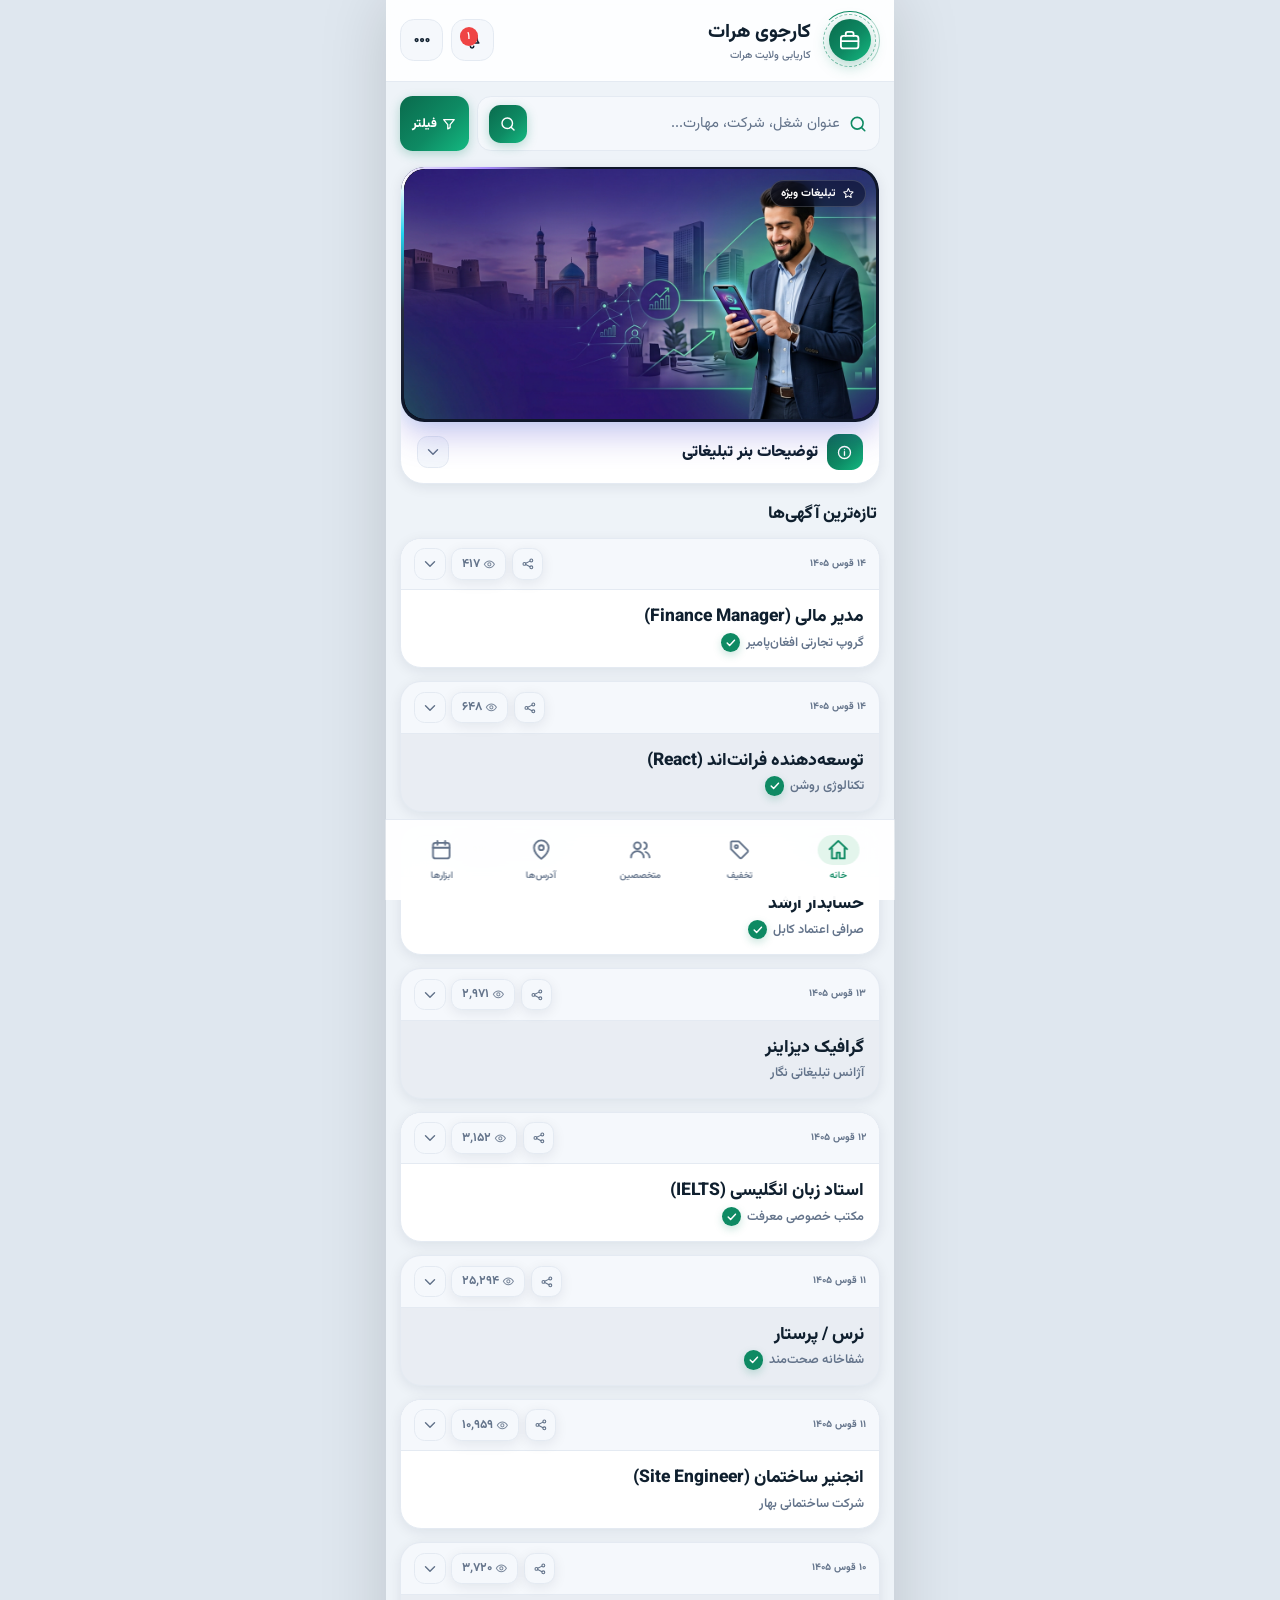
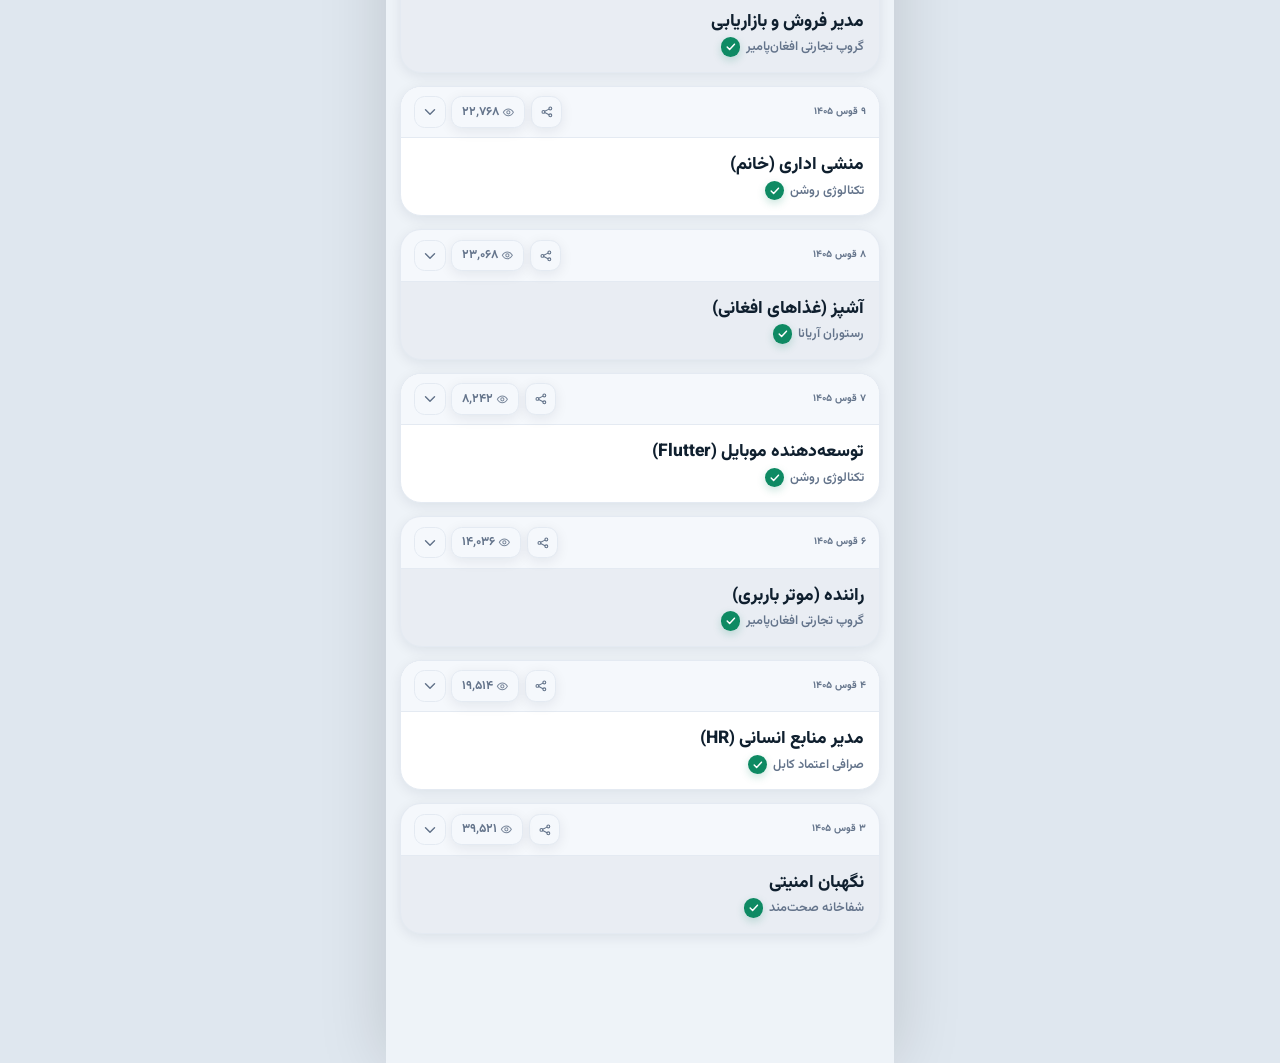
==== index.html @ eea74f00 "Persist employers in karjo-db.json and unlock hidden admin from Settings. Five taps on customization" ====
<!DOCTYPE html>
<html lang="fa" dir="rtl" data-theme="light">
<head>
<link rel="manifest" href="/manifest.webmanifest">
<meta name="theme-color" content="#0f766e">
<link rel="apple-touch-icon" href="/assets/icons/icon-192.png">

<meta charset="UTF-8">
<meta name="viewport" content="width=device-width, initial-scale=1, viewport-fit=cover">
<meta name="theme-color" content="#0e8a63">
<title>کارجوی هرات | کاریابی ولایت هرات</title>
<link rel="preconnect" href="https://fonts.googleapis.com">
<link rel="preconnect" href="https://fonts.gstatic.com" crossorigin>
<link href="https://fonts.googleapis.com/css2?family=Vazirmatn:wght@400;500;600;700;800&display=swap" rel="stylesheet">
<style>
/* ============ KARJO — Smart Job Platform for Afghanistan ============ */
*{margin:0;padding:0;box-sizing:border-box;-webkit-tap-highlight-color:transparent}
:root{
 --bg:#eef3f8; --card:#ffffff; --card2:#f5f8fc; --txt:#0f1f2e; --mut:#64748b;
 --line:#e4eaf2; --p:#0e8a63; --pd:#0a6b4d; --pl:#e3f5ec; --zebra:#e9edf3;
 --grad:linear-gradient(135deg,#0a6b4d,#0e8a63 55%,#14b981);
 --amber:#f59e0b; --red:#ef4444; --blue:#3b82f6; --violet:#8b5cf6; --pink:#ec4899;
 --nav:#ffffff; --shadow:0 10px 28px rgba(15,31,46,.10); --shadow-sm:0 3px 12px rgba(15,31,46,.08);
 --r:18px;
}
[data-theme="dark"]{
 --bg:#0a1120; --card:#101a2e; --card2:#0c1425; --txt:#e9eff7; --mut:#8ba0b8;
 --line:#1d2a44; --p:#17b183; --pd:#0e8a63; --pl:#0e2a22; --zebra:#0a1220;
 --nav:#0d1626; --shadow:0 10px 28px rgba(0,0,0,.45); --shadow-sm:0 3px 12px rgba(0,0,0,.4);
}
html{scroll-behavior:smooth}
body{font-family:"Vazirmatn","IRANSans","IRANYekan","Noto Sans Arabic","Segoe UI",Tahoma,Arial,sans-serif;background:#dfe7ef;color:var(--txt);min-height:100dvh}
[data-theme="dark"] body{background:#05090f}
html[data-fs="sm"] body{zoom:.93}
html[data-fs="lg"] body{zoom:1.06}
button,input,select,textarea{font-family:inherit;font-size:14px;color:var(--txt)}
button{cursor:pointer;border:none;background:none}
img{max-width:100}
::-webkit-scrollbar{width:0;height:0}
/* ---------- Shell ---------- */
.shell{max-width:480px;margin:0 auto;background:var(--bg);min-height:100dvh;position:relative;box-shadow:0 0 60px rgba(0,0,0,.15);overflow-x:hidden}
.view{padding:14px 14px 110px;animation:fadeUp .35s ease}
@keyframes fadeUp{from{opacity:0;transform:translateY(12px)}to{opacity:1;transform:none}}
/* ---------- Topbar ---------- */
.topbar{position:sticky;top:0;z-index:60;background:color-mix(in srgb,var(--nav) 88%,transparent);backdrop-filter:blur(14px);-webkit-backdrop-filter:blur(14px);border-bottom:1px solid var(--line);padding:10px 14px;display:flex;align-items:center;gap:10px}
.logo{display:flex;align-items:center;gap:9px;font-weight:800;font-size:18px}
.logo-mark{width:38px;height:38px;border-radius:13px;background:var(--grad);display:flex;align-items:center;justify-content:center;color:#fff;box-shadow:0 6px 16px rgba(14,138,99,.4);flex:none}
.logo-orb{--s:56px;--g:3px;position:relative;width:var(--s);height:var(--s);flex:none;display:flex;align-items:center;justify-content:center;border-radius:50%}
.logo-orb .lo-core{position:relative;z-index:2;width:calc(var(--s) - 2*var(--g) - 10px);height:calc(var(--s) - 2*var(--g) - 10px);border-radius:50%;overflow:hidden;background:var(--grad);display:flex;align-items:center;justify-content:center;color:#fff;box-shadow:0 4px 14px rgba(14,138,99,.35)}
.logo-orb .lo-core img{width:100%;height:100%;object-fit:cover;display:block}
.logo-orb .lo-ring{position:absolute;border-radius:50%;pointer-events:none;border:1px solid transparent;box-sizing:border-box}
.logo-orb .lo-r1{inset:0;border-top-color:var(--p);border-right-color:color-mix(in srgb,var(--p) 35%,transparent);animation:loSpin 5s linear infinite}
.logo-orb .lo-r2{inset:var(--g);border:1px dashed color-mix(in srgb,var(--p) 55%,transparent);animation:loSpin 12s linear infinite reverse}
.logo-orb.big{--s:148px;--g:7px}
.logo-orb.big .lo-ring{border-width:1.5px}
@keyframes loSpin{to{transform:rotate(360deg)}}
@media (prefers-reduced-motion:reduce){.logo-orb .lo-ring{animation:none}}
.logo small{display:block;font-size:10px;color:var(--mut);font-weight:500}
.top-actions{margin-inline-start:auto;display:flex;gap:8px;align-items:center}
.icon-btn{width:40px;height:40px;border-radius:13px;background:var(--card2);border:1px solid var(--line);display:flex;align-items:center;justify-content:center;position:relative;transition:.2s;color:var(--txt)}
.icon-btn:active{transform:scale(.9)}
.share-mini{width:30px;height:30px;border-radius:10px;display:inline-flex;align-items:center;justify-content:center;align-self:center;vertical-align:middle;flex:none;margin:0;background:var(--card2);border:1px solid var(--line);color:var(--mut);box-shadow:var(--shadow-sm)}
.share-mini:active{transform:scale(.88)}
.view-badge{display:inline-flex;align-items:center;gap:3px;align-self:center;flex:none;height:30px;padding:0 9px;border-radius:10px;background:var(--card2);border:1px solid var(--line);color:var(--mut);font-size:11.5px;font-weight:700;white-space:nowrap;box-shadow:var(--shadow-sm)}
.view-badge svg{flex:none;opacity:.85}
.post-date{font-size:9.5px;font-weight:700;color:var(--mut);white-space:nowrap;direction:rtl;line-height:1}
.bdg-dot{position:absolute;top:7px;left:7px;min-width:17px;height:17px;border-radius:9px;background:var(--red);color:#fff;font-size:10px;font-weight:700;display:flex;align-items:center;justify-content:center;padding:0 4px}
.back-btn{display:flex;align-items:center;gap:6px;font-weight:700;font-size:15px}
/* ---------- Bottom nav ---------- */
.tabbar{position:fixed;bottom:0;left:50%;transform:translateX(-50%);width:100%;max-width:480px;background:color-mix(in srgb,var(--nav) 92%,transparent);backdrop-filter:blur(16px);-webkit-backdrop-filter:blur(16px);border-top:1px solid var(--line);display:flex;padding:8px 6px calc(10px + env(safe-area-inset-bottom));z-index:60}
.tab{flex:1;display:flex;flex-direction:column;align-items:center;gap:3px;font-size:9px;font-weight:600;color:var(--mut);padding:6px 0;white-space:nowrap;border-radius:12px;transition:.2s}
.tab.on{color:var(--p)}
.tab .ti{width:40px;height:28px;border-radius:15px;display:flex;align-items:center;justify-content:center;transition:.25s}
.tab.on .ti{background:var(--pl)}
.tab:active .ti{transform:scale(.92)}
/* ---------- Hero / search ---------- */
.hero{background:transparent;border-radius:13px;padding:0;color:var(--txt);position:relative;overflow:visible;margin-bottom:14px}
.hero::before,.hero::after{content:none}
.hero::before{width:170px;height:170px;top:-70px;left:-50px}
.hero::after{width:110px;height:110px;bottom:-50px;right:20px}
.hero h1{font-size:17px;font-weight:800;margin-bottom:9px;position:relative;z-index:1}
.hero p{font-size:12.5px;opacity:.9;margin-bottom:14px;position:relative;z-index:1}
.sbox{background:#fff;border:1px solid #333;border-radius:13px;padding:4px;display:flex;flex-direction:column;gap:6px;position:relative;z-index:5}
.srow{display:flex;align-items:center;gap:7px;padding:7px 10px;border-radius:10px;background:#fff;color:#0f1f2e}
.srow+.srow{border-top:1px dashed #e2e8f0;border-radius:0 0 12px 12px}
.srow svg{color:var(--p);flex:none}
.srow input{border:none;outline:none;flex:1;background:none;font-size:14px;min-width:0;color:#0f1f2e}
.srch-go{flex:none;width:36px;height:36px;border-radius:11px;background:var(--grad);color:#fff;display:flex;align-items:center;justify-content:center;cursor:pointer;border:none;box-shadow:0 3px 10px rgba(14,138,99,.28);transition:transform .15s ease,filter .15s ease}
.srch-go:hover{filter:brightness(1.06)}
.srch-go:active{transform:scale(.93)}
.srch-go svg{color:#fff}
.srch-filter-row{display:flex;align-items:stretch;gap:8px}
.srch-filter-row .srow{flex:1;min-width:0}
.filt-pill{flex:none;display:flex;align-items:center;justify-content:center;gap:4px;padding:0 11px;border-radius:12px;border:none;background:var(--grad);color:#fff;font-size:12px;font-weight:800;white-space:nowrap;cursor:pointer;transition:transform .15s ease,filter .15s ease;box-shadow:0 3px 10px rgba(14,138,99,.28)}
.filt-pill:hover{filter:brightness(1.06)}
.filt-pill:active{transform:scale(.95)}
.filt-pill.has-on{box-shadow:0 3px 12px rgba(14,138,99,.45)}
.filt-pill svg{color:#fff;flex:none}
.pro-search-row{color:var(--txt)}
.pro-search-row input{color:var(--txt);caret-color:var(--p)}
.pro-search-row input::placeholder{color:var(--mut);opacity:1}
.sgo{background:var(--p);color:#fff;border-radius:8px;padding:7px 14px;font-weight:800;font-size:13px;flex:none;border:none;cursor:pointer}
.suggest{position:absolute;top:calc(100% + 6px);right:0;left:0;background:var(--card);border:1px solid var(--line);border-radius:14px;box-shadow:var(--shadow);overflow:hidden;z-index:50;max-height:250px;overflow-y:auto}
.suggest button{display:flex;width:100%;align-items:center;gap:10px;padding:11px 13px;font-size:13px;border-bottom:1px solid var(--line);text-align:right}
.suggest button:last-child{border:none}
.suggest button:active{background:var(--card2)}
.suggest .st{font-size:10px;color:var(--mut);margin-inline-start:auto;flex:none}
.chips{display:flex;gap:8px;overflow-x:auto;padding:2px 2px 8px;margin-bottom:6px}
.chip{flex:none;display:flex;align-items:center;gap:6px;background:var(--card);border:1px solid var(--line);border-radius:99px;padding:8px 13px;font-size:12px;font-weight:600;box-shadow:var(--shadow-sm);transition:.2s;white-space:nowrap}
.chip:active{transform:scale(.94)}
.chip.on{background:var(--p);border-color:var(--p);color:#fff}
.chip .cdot{width:7px;height:7px;border-radius:50%;background:var(--amber)}
/* ---------- Home advertising banner ---------- */
.promo-image-banner{display:block;width:100%;aspect-ratio:16/9;max-height:240px;margin:4px 0 16px;padding:2px;border:0;border-radius:22px;overflow:hidden;background:#0f172a;box-shadow:0 13px 30px rgba(67,56,202,.28),0 0 14px rgba(34,211,238,.12);position:relative;isolation:isolate}
.promo-image-banner::before{content:"";position:absolute;z-index:0;width:170%;height:340%;left:-35%;top:-120%;background:conic-gradient(from 0deg,transparent 0 68%,rgba(255,255,255,.1) 74%,#22d3ee 79%,#ffffff 82%,#a78bfa 86%,transparent 92%);animation:bannerBorderSpin 4s linear infinite}
.promo-image-banner img,.promo-image-banner video{display:block;position:relative;z-index:1;width:100%;height:100%;object-fit:cover;object-position:center;border:0;border-radius:20px;background:#000}
.promo-image-banner:active{transform:scale(.985)}
.banner-admin-preview{background:var(--card2);border:1px solid var(--line);border-radius:16px;padding:7px;margin-top:8px;overflow:hidden;display:flex;justify-content:center}
.banner-admin-preview img,.banner-admin-preview video{display:block;width:100%;aspect-ratio:16/9;max-height:240px;object-fit:cover;border-radius:11px;background:#000}
@keyframes bannerBorderSpin{to{transform:rotate(360deg)}}
.hb-desc-box{transition:opacity .22s ease}
.hb-desc-box.fade{opacity:0}
.hb-desc-tag{font-size:10.5px;font-weight:700;color:var(--mut);opacity:.85}
/* ---------- Home banner SLIDER (5 slides) ---------- */
.hb-slider{position:relative;isolation:isolate}
.hb-viewport{position:relative;z-index:1;width:100%;height:100%;overflow:hidden;border-radius:20px;background:#000;touch-action:pan-y}
.hb-track{display:flex;width:100%;height:100%;direction:rtl;will-change:transform;transition:transform .55s cubic-bezier(.22,.61,.36,1)}
.hb-track.no-anim{transition:none}
.hb-slide{flex:0 0 100%;width:100%;height:100%;position:relative;overflow:hidden;background:#000}
.hb-slide img,.hb-slide video{width:100%;height:100%;object-fit:cover;object-position:center;display:block;border:0;background:#000}
.hb-slide::after{content:"";position:absolute;inset:auto 0 0 0;height:46%;background:linear-gradient(to top,rgba(2,6,23,.55),transparent);pointer-events:none}
.hb-badge{position:absolute;top:10px;inset-inline-start:10px;z-index:4;display:flex;align-items:center;gap:5px;padding:4px 10px;border-radius:999px;font-size:10.5px;font-weight:700;color:#fff;background:rgba(2,6,23,.45);backdrop-filter:blur(7px);-webkit-backdrop-filter:blur(7px);border:1px solid rgba(255,255,255,.16)}
.hb-nav{position:absolute;top:50%;transform:translateY(-50%);z-index:5;width:25px;height:25px;display:flex;align-items:center;justify-content:center;border:1px solid rgba(255,255,255,.22);border-radius:50%;background:rgba(2,6,23,.38);backdrop-filter:blur(8px);-webkit-backdrop-filter:blur(8px);color:#fff;cursor:pointer;opacity:.85;transition:.18s;padding:0}
.hb-nav:hover{opacity:1;background:rgba(2,6,23,.62)}
.hb-nav:active{transform:translateY(-50%) scale(.9)}
.hb-nav.prev{inset-inline-start:7px}
.hb-nav.next{inset-inline-end:7px}
.hb-nav svg{width:13px;height:13px}
.hb-dots{position:absolute;z-index:5;bottom:9px;left:0;right:0;display:flex;justify-content:center;align-items:center;gap:6px;direction:rtl}
.hb-dot{width:7px;height:7px;padding:0;border:0;border-radius:999px;background:rgba(255,255,255,.45);cursor:pointer;transition:.25s;box-shadow:0 1px 4px rgba(0,0,0,.35)}
.hb-dot.on{width:20px;background:#fff}
.hb-progress{position:absolute;z-index:5;left:0;right:0;bottom:0;height:3px;background:rgba(255,255,255,.14);overflow:hidden;border-radius:0 0 20px 20px}
.hb-progress span{display:block;height:100%;width:0;background:linear-gradient(90deg,#22d3ee,#a78bfa);transition:width .18s linear}
.hb-count{position:absolute;z-index:5;top:10px;inset-inline-start:10px;font-size:10.5px;font-weight:700;color:#fff;background:rgba(2,6,23,.45);backdrop-filter:blur(7px);-webkit-backdrop-filter:blur(7px);border:1px solid rgba(255,255,255,.16);padding:3px 9px;border-radius:999px;direction:ltr;letter-spacing:.5px}
/* admin slide manager */
.hb-adm-grid{display:grid;grid-template-columns:repeat(auto-fill,minmax(150px,1fr));gap:10px;margin-top:10px}
.hb-adm-card{border:1px solid var(--line);background:var(--card2);border-radius:14px;padding:8px;display:flex;flex-direction:column;gap:7px}
.hb-adm-card .thumb{width:100%;aspect-ratio:16/9;border-radius:9px;overflow:hidden;background:#000;display:flex;align-items:center;justify-content:center}
.hb-adm-card .thumb img,.hb-adm-card .thumb video{width:100%;height:100%;object-fit:cover}
.hb-adm-card .thumb .ph{font-size:11px;color:var(--mut)}
.hb-adm-head{display:flex;align-items:center;justify-content:space-between;font-size:11.5px;font-weight:700}
.hb-adm-btns{display:flex;gap:5px}
.hb-adm-btns .btn{flex:1;padding:6px 4px;font-size:11px}

.promo-banner{min-height:148px;margin:4px 0 16px;border-radius:22px;padding:18px;position:relative;overflow:hidden;color:#fff;background:linear-gradient(125deg,#172554 0%,#4338ca 52%,#7c3aed 100%);box-shadow:0 13px 30px rgba(67,56,202,.30);display:flex;align-items:center;gap:14px;isolation:isolate}
.promo-banner::before{content:"";position:absolute;width:190px;height:190px;border-radius:50%;left:-70px;top:-105px;background:rgba(255,255,255,.12);z-index:-1}
.promo-banner::after{content:"";position:absolute;width:125px;height:125px;border-radius:38px;right:-54px;bottom:-66px;background:rgba(255,255,255,.10);transform:rotate(28deg);z-index:-1}
.promo-art{width:66px;height:82px;border-radius:20px;flex:none;display:flex;align-items:center;justify-content:center;background:rgba(255,255,255,.16);border:1px solid rgba(255,255,255,.24);box-shadow:inset 0 1px rgba(255,255,255,.18),0 10px 22px rgba(15,23,42,.22);backdrop-filter:blur(5px)}
.promo-copy{flex:1;min-width:0;position:relative;z-index:2}
.promo-kicker{display:inline-flex;align-items:center;gap:5px;font-size:9.5px;font-weight:800;padding:4px 9px;border-radius:99px;background:rgba(255,255,255,.15);margin-bottom:7px}
.promo-copy h3{font-size:17px;font-weight:900;line-height:1.55;margin:0}
.promo-copy p{font-size:10.5px;opacity:.84;line-height:1.75;margin:2px 0 9px}
.promo-cta{display:inline-flex;align-items:center;gap:5px;background:#fff;color:#4338ca;border-radius:10px;padding:7px 12px;font-size:11px;font-weight:900;box-shadow:0 6px 15px rgba(15,23,42,.20)}
.promo-cta:active{transform:scale(.95)}
.promo-shine{position:absolute;inset:0;overflow:hidden;pointer-events:none}
.promo-shine::after{content:"";position:absolute;top:-45%;left:-25%;width:40px;height:210%;background:linear-gradient(90deg,transparent,rgba(255,255,255,.18),transparent);transform:rotate(24deg);animation:promoShine 4.5s ease-in-out infinite}
@keyframes promoShine{0%,62%{left:-25%;opacity:0}68%{opacity:1}90%,100%{left:120%;opacity:0}}

/* ---------- Sections & cards ---------- */
.sec{display:flex;align-items:center;justify-content:space-between;margin:16px 2px 10px}
.sec h2{font-size:16px;font-weight:800}
.sec button{font-size:12px;color:var(--p);font-weight:700}
.card{background:var(--card);border:1px solid var(--line);border-radius:var(--r);box-shadow:var(--shadow-sm)}
.job-card{background:var(--card);border:1px solid var(--line);border-radius:20px;margin-bottom:12px;overflow:hidden;box-shadow:var(--shadow-sm);transition:border-color .25s,box-shadow .25s}
.job-card:nth-child(even){background:var(--zebra)}
.job-card.open{border-color:var(--p);box-shadow:0 12px 30px rgba(14,138,99,.16)}
.job-card.expired{opacity:.72}
.job-toolbar{display:flex;align-items:center;justify-content:space-between;gap:10px;padding:9px 12px;background:var(--card2);border-bottom:1px solid var(--line);cursor:pointer;user-select:none;direction:rtl}
.job-toolbar .job-tools{display:flex;align-items:center;gap:5px;flex:none}
.job-toolbar .chev{width:30px;height:30px}
.job-summary{padding:13px 14px 14px;display:flex;gap:12px;cursor:pointer;user-select:none;direction:rtl}
.clogo{width:54px;height:54px;border-radius:16px;display:flex;align-items:center;justify-content:center;font-size:22px;font-weight:800;color:#fff;flex:none;box-shadow:inset 0 -3px 8px rgba(0,0,0,.15)}
.job-tt{flex:1;min-width:0}
.job-tt h3{font-size:16.5px;font-weight:800;line-height:1.5;margin-bottom:2px}
.job-co{font-size:12px;color:var(--mut);display:flex;align-items:center;gap:5px;font-weight:600}
.job-tags{display:flex;flex-wrap:wrap;gap:6px;margin-top:9px}
.badge{font-size:10.5px;font-weight:700;padding:4px 10px;border-radius:99px;display:inline-flex;align-items:center;gap:4px}
.b-sal{background:#e8f7ef;color:#0a6b4d}[data-theme="dark"] .b-sal{background:#0e2a22;color:#4ade9e}
.b-city{background:#e8effd;color:#2456c4}[data-theme="dark"] .b-city{background:#152449;color:#8fb0ff}
.b-type{background:#f3e9fd;color:#7a3fd1}[data-theme="dark"] .b-type{background:#2a1a4d;color:#c4a5ff}
.b-feat{background:linear-gradient(135deg,#f59e0b,#ef7d12);color:#fff}
.b-urg{background:var(--red);color:#fff;animation:pulse 1.6s infinite}
@keyframes pulse{0%,100%{opacity:1}50%{opacity:.65}}
.b-new{background:var(--blue);color:#fff}
.b-rem{background:#e0f2f1;color:#0b6e5d}[data-theme="dark"] .b-rem{background:#123b35;color:#5eead4}
.b-exp{background:#e2e8f0;color:#64748b}
.b-cat{background:var(--card2);border:1px solid var(--line);color:var(--mut)}
.match-pill{background:linear-gradient(135deg,#8b5cf6,#6366f1);color:#fff;font-size:11px;font-weight:800;padding:5px 12px;border-radius:99px;display:inline-flex;align-items:center;gap:5px;box-shadow:0 4px 12px rgba(139,92,246,.4)}
.chev{flex:none;width:30px;height:30px;border-radius:10px;background:var(--card2);border:1px solid var(--line);display:flex;align-items:center;justify-content:center;align-self:center;transition:transform .3s;color:var(--mut)}
.job-card.open .chev{transform:rotate(180deg);background:var(--p);border-color:var(--p);color:#fff}
.acc-body{display:grid;grid-template-rows:0fr;transition:grid-template-rows .38s cubic-bezier(.4,0,.2,1)}
.job-card.open .acc-body{grid-template-rows:1fr}
.acc-inner{overflow:hidden;min-height:0}
.acc-content{padding:0 14px 15px;border-top:1px dashed var(--line);margin:0 14px;padding-inline:0;padding-top:13px}
.kv{display:grid;grid-template-columns:1fr 1fr;gap:8px;margin-bottom:12px}
.kv div{background:var(--card2);border:1px solid var(--line);border-radius:12px;padding:8px 10px;font-size:11.5px}
.kv b{display:block;font-size:12.5px;margin-top:2px}
.kv span{color:var(--mut);font-size:10.5px}
.dlist{font-size:13px;line-height:2;color:var(--txt)}
.dlist li{margin-inline-start:18px}
.skilltag{display:inline-block;background:var(--pl);color:var(--pd);[data-theme="dark"] &{color:#4ade9e};font-size:11px;font-weight:700;padding:4px 11px;border-radius:99px;margin:0 0 6px 6px}
.row-btns{display:flex;gap:8px;margin-top:13px}
/* ---------- Buttons ---------- */
.btn{border-radius:14px;padding:12px 16px;font-weight:800;font-size:13.5px;display:inline-flex;align-items:center;justify-content:center;gap:7px;transition:.18s;border:1px solid transparent}
.btn:active{transform:scale(.96)}
.btn-pri{background:var(--grad);color:#fff;box-shadow:0 8px 18px rgba(14,138,99,.35);flex:1}
.btn-sec{background:var(--card2);border-color:var(--line);flex:1}
.btn-soft{background:var(--pl);color:var(--pd);flex:1}[data-theme="dark"] .btn-soft{color:#4ade9e}
.btn-danger{background:#fdecec;color:var(--red)}
.btn-ghost{color:var(--p)}
.btn-block{width:100%}
.btn-sm{padding:8px 12px;font-size:12px;border-radius:11px}
/* ---------- Forms ---------- */
.fg{margin-bottom:12px}
.fg label{display:block;font-size:12.5px;font-weight:700;margin-bottom:6px}
.fg label small{color:var(--mut);font-weight:500}
.inp,select.inp,textarea.inp{width:100%;background:var(--card2);border:1.5px solid var(--line);border-radius:13px;padding:11px 13px;outline:none;transition:.2s}
.inp:focus{border-color:var(--p);background:var(--card);box-shadow:0 0 0 3px rgba(14,138,99,.12)}
textarea.inp{min-height:88px;resize:vertical;line-height:1.9}
.f2{display:grid;grid-template-columns:1fr 1fr;gap:10px}
.f3{display:grid;grid-template-columns:1fr 1fr 1fr;gap:8px}
select.inp{appearance:none;background-image:url("data:image/svg+xml,%3Csvg xmlns='http://www.w3.org/2000/svg' width='14' height='14' viewBox='0 0 24 24' fill='none' stroke='%2364748b' stroke-width='2.5'%3E%3Cpath d='m6 9 6 6 6-6'/%3E%3C/svg%3E");background-repeat:no-repeat;background-position:left 12px center;padding-left:32px}
.swrow{display:flex;align-items:center;justify-content:space-between;background:var(--card2);border:1px solid var(--line);border-radius:13px;padding:11px 13px;margin-bottom:10px;font-size:13px;font-weight:600}
.switch{width:46px;height:27px;border-radius:99px;background:#cbd5e1;position:relative;transition:.25s;flex:none}
.switch::after{content:"";position:absolute;top:3px;right:3px;width:21px;height:21px;border-radius:50%;background:#fff;transition:.25s;box-shadow:0 2px 6px rgba(0,0,0,.25)}
.switch.on{background:var(--p)}
.switch.on::after{transform:translateX(-19px)}
.seg{display:flex;background:var(--card2);border:1px solid var(--line);border-radius:13px;padding:4px;gap:4px}
.seg button{flex:1;padding:9px 4px;border-radius:10px;font-size:12px;font-weight:700;color:var(--mut)}
.seg button{transition:background .15s ease,color .15s ease}
.seg button.on{background:var(--grad);color:#fff;box-shadow:0 3px 10px rgba(14,138,99,.28)}
.seg button.on svg{stroke:#fff}
.pickgrid{display:grid;grid-template-columns:repeat(3,1fr);gap:8px}
.pick{border:1.5px solid var(--line);background:var(--card2);border-radius:13px;padding:10px 6px;font-size:11.5px;font-weight:700;display:flex;flex-direction:column;align-items:center;gap:6px;transition:.2s}
.pick.on{border-color:var(--p);background:var(--pl);color:var(--pd)}
.pick .pic{width:34px;height:34px;border-radius:11px;display:flex;align-items:center;justify-content:center;color:#fff;font-size:15px}
/* ---------- Modal / sheet / toast ---------- */
.overlay{position:fixed;inset:0;background:rgba(5,12,20,.55);backdrop-filter:blur(3px);z-index:100;display:flex;align-items:flex-end;justify-content:center;animation:fade .2s}
@keyframes fade{from{opacity:0}}
.sheet{width:100%;max-width:480px;background:var(--card);border-radius:24px 24px 0 0;max-height:92dvh;overflow-y:auto;padding:10px 16px calc(20px + env(safe-area-inset-bottom));animation:up .3s cubic-bezier(.32,.72,.28,1)}
@keyframes up{from{transform:translateY(60px);opacity:0}}
.grab{width:44px;height:5px;border-radius:99px;background:var(--line);margin:2px auto 12px}
.sheet h3{font-size:16px;font-weight:800;margin-bottom:12px;display:flex;align-items:center;gap:8px}
.modal{width:calc(100% - 48px);max-width:400px;background:var(--card);border-radius:22px;padding:22px 18px;margin:auto;animation:pop .25s cubic-bezier(.34,1.4,.64,1);max-height:88dvh;overflow-y:auto}
@keyframes pop{from{transform:scale(.9);opacity:0}}
.overlay.center{align-items:center}
#toasts{position:fixed;top:14px;left:50%;transform:translateX(-50%);z-index:200;display:flex;flex-direction:column;gap:8px;width:calc(100% - 32px);max-width:440px}
.toast{background:#0f1f2e;color:#fff;border-radius:14px;padding:12px 15px;font-size:13px;font-weight:600;display:flex;gap:9px;align-items:center;box-shadow:0 12px 30px rgba(0,0,0,.3);animation:tin .3s cubic-bezier(.34,1.3,.64,1)}
[data-theme="dark"] .toast{background:#e9eff7;color:#0f1f2e}
.toast.ok{background:linear-gradient(135deg,#0a6b4d,#14b981)}
.toast.err{background:linear-gradient(135deg,#b91c1c,#ef4444)}
@keyframes tin{from{transform:translateY(-20px);opacity:0}}
/* ---------- Professionals ---------- */
.pro-card{background:var(--card);border:1px solid var(--line);border-radius:20px;padding:0;margin-bottom:12px;overflow:hidden;box-shadow:var(--shadow-sm);transition:border-color .25s,box-shadow .25s}
.pro-card.open{border-color:var(--p);box-shadow:0 12px 30px rgba(14,138,99,.14)}
.pro-card.open .acc-body{grid-template-rows:1fr}
.pro-card .acc-content{margin:12px 14px 0;padding:13px 0 0}
.pro-card .pro-detail-btn{display:flex;width:calc(100% - 16px);margin:11px 8px 10px}
.pro-card .pro-contact-actions{width:calc(100% - 16px);margin:8px 8px 8px}
.pro-toolbar{display:flex;align-items:center;justify-content:space-between;gap:10px;padding:9px 12px;background:var(--card2);border-bottom:1px solid var(--line);cursor:pointer;user-select:none;direction:rtl}
.pro-toolbar .pro-tools{display:flex;align-items:center;gap:5px;flex:none}
.pro-toolbar .pro-chevron{width:30px;height:30px}
.pro-card.open .pro-chevron{transform:rotate(180deg);background:var(--p);border-color:var(--p);color:#fff}
.pro-summary{padding:13px 15px 0;cursor:pointer;user-select:none;direction:rtl}
.pro-detail-arrow{display:inline-flex;margin-inline-start:auto;transition:transform .3s}
.pro-card.open .pro-detail-arrow{transform:rotate(180deg)}
.pro-top{display:flex;gap:12px;align-items:center}
.avatar{width:60px;height:60px;border-radius:20px;display:flex;align-items:center;justify-content:center;font-size:22px;font-weight:800;color:#fff;flex:none}
.pro-top h3{font-size:15.5px;font-weight:800;display:flex;align-items:center;gap:6px;flex-wrap:wrap}
.pro-top .pt{font-size:12px;color:var(--p);font-weight:700}
.vbadge{width:18px;height:18px;border-radius:50%;background:var(--p);color:#fff;display:inline-flex;align-items:center;justify-content:center;flex:none;box-shadow:0 3px 8px rgba(14,138,99,.22)}
.vbadge.expired{background:var(--red);box-shadow:0 0 0 3px rgba(239,68,68,.12)}
.tier{font-size:10px;font-weight:800;padding:3px 9px;border-radius:99px;background:linear-gradient(135deg,#8b5cf6,#d946ef);color:#fff}
.tier.gold{background:linear-gradient(135deg,#b45309,#f59e0b)}
.pro-meta{display:flex;flex-wrap:wrap;gap:6px;margin-top:11px;cursor:pointer}
.pmeta{flex:1;min-width:90px;background:var(--card2);border:1px solid var(--line);border-radius:12px;padding:7px 9px;font-size:10.5px;color:var(--mut)}
.pmeta b{display:block;font-size:13px;color:var(--txt);margin-top:1px}
.stars{display:inline-flex;align-items:center;gap:2px;font-size:12px;font-weight:800;direction:ltr;white-space:nowrap}
.stars .star{color:#cbd5e1;font-size:16px;line-height:1}
.stars .star.filled{color:var(--amber)}
.stars small{color:var(--mut);font-size:10px;font-weight:800;margin-inline-start:3px;direction:rtl}
/* ---------- Lists / misc ---------- */
.notif{display:flex;gap:11px;background:var(--card);border:1px solid var(--line);border-radius:16px;padding:12px;margin-bottom:9px;box-shadow:var(--shadow-sm)}
.notif.unread{border-color:var(--p);background:color-mix(in srgb,var(--pl) 45%,var(--card))}
.nicon{width:42px;height:42px;border-radius:14px;display:flex;align-items:center;justify-content:center;color:#fff;flex:none}
.notif h4{font-size:13.5px;font-weight:800}
.notif p{font-size:12px;color:var(--mut);margin-top:2px;line-height:1.8}
.notif time{font-size:10.5px;color:var(--mut);margin-top:4px;display:block}
.menu{background:var(--card);border:1px solid var(--line);border-radius:18px;overflow:hidden;margin-bottom:14px}
.mi{display:flex;align-items:center;gap:12px;padding:13px 15px;font-size:13.5px;font-weight:700;border-bottom:1px solid var(--line);width:100%;text-align:right}
.mi:last-child{border:none}
.mi:active{background:var(--card2)}
.mi .mic{width:38px;height:38px;border-radius:13px;display:flex;align-items:center;justify-content:center;color:#fff;flex:none}
.mi .go{margin-inline-start:auto;color:var(--mut)}
.mi.danger{color:var(--red)}
.phead{background:var(--card);border:1px solid var(--line);border-radius:22px;padding:20px 16px;text-align:center;margin-bottom:14px;box-shadow:var(--shadow-sm);position:relative;overflow:hidden}
.phead::before{content:"";position:absolute;top:0;right:0;left:0;height:74px;background:var(--grad)}
.phead .avatar{width:76px;height:76px;border-radius:26px;font-size:30px;margin:22px auto 8px;border:4px solid var(--card);position:relative;box-shadow:var(--shadow)}
.phead h2{font-size:17px;font-weight:800}
.phead p{font-size:12px;color:var(--mut);margin-top:3px}
.stat-grid{display:grid;grid-template-columns:1fr 1fr;gap:10px;margin-bottom:12px}
.stat4{display:grid;grid-template-columns:repeat(4,1fr);gap:8px;margin-bottom:12px}
.stat{background:var(--card);border:1px solid var(--line);border-radius:16px;padding:13px 12px;text-align:center;box-shadow:var(--shadow-sm)}
.stat b{font-size:20px;display:block}
.stat span{font-size:10.5px;color:var(--mut);font-weight:600}
.stat .sic{width:36px;height:36px;border-radius:12px;margin:0 auto 6px;display:flex;align-items:center;justify-content:center;color:#fff}
.tl{position:relative;padding-inline-start:4px}
.tl-item{display:flex;gap:10px;margin-bottom:14px;font-size:12.5px}
.tl-dot{width:26px;height:26px;border-radius:50%;display:flex;align-items:center;justify-content:center;flex:none;background:var(--card2);border:1.5px solid var(--line);color:var(--mut)}
.tl-item.done .tl-dot{background:var(--p);border-color:var(--p);color:#fff}
.tl-item.now .tl-dot{background:var(--amber);border-color:var(--amber);color:#fff;box-shadow:0 0 0 4px rgba(245,158,11,.2)}
.tl-item.bad .tl-dot{background:var(--red);border-color:var(--red);color:#fff}
.tl-item div b{display:block;font-size:13px}
.tl-item div span{color:var(--mut);font-size:11px}
.empty{text-align:center;padding:44px 20px;background:var(--card);border:1.5px dashed var(--line);border-radius:22px;margin:10px 0}
.empty h3{font-size:15px;font-weight:800;margin:12px 0 5px}
.empty p{font-size:12.5px;color:var(--mut);line-height:2;margin-bottom:14px}
.skel{border-radius:16px;background:linear-gradient(90deg,var(--card2) 25%,var(--line) 50%,var(--card2) 75%);background-size:200% 100%;animation:sh 1.2s infinite}
@keyframes sh{to{background-position:-200% 0}}
.place-cats{display:grid;grid-template-columns:repeat(3,1fr);gap:7px;margin-bottom:10px}.place-cats .chip{justify-content:center;padding:9px 6px;font-size:11.5px;white-space:normal;text-align:center;line-height:1.4}
.chips-shell{position:relative;padding:0 34px;margin-bottom:6px}.chips-shell .chips{margin:0;padding:3px 4px 8px;scroll-behavior:smooth}.chips-nav{position:absolute;top:2px;z-index:3;width:29px;height:34px;border-radius:10px;background:var(--card);border:1px solid var(--line);color:var(--p);display:flex;align-items:center;justify-content:center;box-shadow:var(--shadow-sm);cursor:pointer}.chips-nav-right{right:0;transform:rotate(180deg)}.chips-nav-left{left:0}
.adm-tab-shell{position:relative;margin:0 -14px 10px;padding:0 36px}
.adm-tabs{display:flex;gap:8px;overflow-x:auto;padding:3px 10px 11px;margin:0;scroll-behavior:smooth;scroll-padding-inline:90px;overscroll-behavior-inline:contain}
.adm-tabs::-webkit-scrollbar{height:4px}
.adm-tabs::-webkit-scrollbar-track{background:var(--card2);border-radius:99px}
.adm-tabs::-webkit-scrollbar-thumb{background:color-mix(in srgb,var(--p) 55%,var(--line));border-radius:99px}
.adm-tab-shell::before,.adm-tab-shell::after{content:"";position:absolute;top:0;bottom:8px;width:34px;z-index:2;pointer-events:none}
.adm-tab-shell::before{right:34px;background:linear-gradient(to left,var(--bg),transparent)}
.adm-tab-shell::after{left:34px;background:linear-gradient(to right,var(--bg),transparent)}
.adm-nav{position:absolute;top:3px;z-index:4;width:31px;height:38px;border-radius:11px;background:var(--card);border:1px solid var(--line);color:var(--p);display:flex;align-items:center;justify-content:center;box-shadow:var(--shadow-sm)}
.adm-nav:active{transform:scale(.9)}
.adm-nav-right{right:2px}.adm-nav-left{left:2px}
.atab{flex:none;background:var(--card);border:1.5px solid var(--line);border-radius:13px;padding:10px 16px;font-size:12px;font-weight:800;color:var(--mut);transition:background .25s,color .25s,border-color .25s,transform .25s,box-shadow .25s}
.atab.on{background:var(--p);border-color:var(--p);color:#fff;box-shadow:0 6px 16px rgba(14,138,99,.24)}
.aitem{background:var(--card);border:1px solid var(--line);border-radius:15px;padding:12px;margin-bottom:9px;display:flex;gap:10px;align-items:center}
.aitem .inf{flex:1;min-width:0}
.aitem .inf b{font-size:13px;display:block;white-space:nowrap;overflow:hidden;text-overflow:ellipsis}
.aitem .inf span{font-size:11px;color:var(--mut)}
.admin-edit-btn{flex:none;min-width:68px;padding:7px 10px;white-space:nowrap}
.mini{width:34px;height:34px;border-radius:11px;display:flex;align-items:center;justify-content:center;flex:none;color:#fff}
.fab{position:fixed;bottom:96px;left:50%;transform:translateX(-50%) translateX(-172px);width:54px;height:54px;border-radius:19px;background:var(--grad);color:#fff;display:flex;align-items:center;justify-content:center;box-shadow:0 12px 26px rgba(14,138,99,.5);z-index:70}
@media(max-width:480px){.fab{transform:none;left:16px}}
.bar-row{display:flex;align-items:center;gap:9px;margin-bottom:9px;font-size:12px}
.bar-row .bl{width:92px;flex:none;font-weight:700;white-space:nowrap;overflow:hidden;text-overflow:ellipsis}
.bar-track{flex:1;height:11px;background:var(--card2);border:1px solid var(--line);border-radius:99px;overflow:hidden}
.bar-fill{height:100%;border-radius:99px;background:var(--grad);transition:width .8s cubic-bezier(.2,.8,.2,1)}
.bar-row .bv{width:30px;text-align:left;font-weight:800;color:var(--p);flex:none}
.mapbox{border-radius:16px;overflow:hidden;border:1px solid var(--line);margin-top:10px}
.offbar{position:fixed;bottom:88px;left:50%;transform:translateX(-50%);width:calc(100% - 32px);max-width:448px;background:#0f1f2e;color:#fff;border-radius:14px;padding:11px 14px;font-size:12.5px;font-weight:700;display:flex;align-items:center;gap:9px;z-index:150;box-shadow:0 12px 30px rgba(0,0,0,.35)}
.offbar button{background:var(--amber);color:#000;border-radius:9px;padding:6px 14px;font-weight:800;margin-inline-start:auto;font-size:12px}
.feat-scroll{display:flex;gap:10px;overflow-x:auto;padding:2px 2px 10px}
.feat-card{flex:none;width:235px;background:var(--card);border:1.5px solid var(--amber);border-radius:18px;padding:13px;box-shadow:0 8px 22px rgba(245,158,11,.18)}
.feat-card h4{font-size:13.5px;font-weight:800;margin:7px 0 2px;line-height:1.6}
.feat-card .fc{font-size:11px;color:var(--mut);font-weight:600}
.otp-box{display:flex;gap:8px;justify-content:center;margin:16px 0;direction:ltr}
.otp-box input{width:52px;height:58px;text-align:center;font-size:24px;font-weight:800;border:2px solid var(--line);border-radius:15px;background:var(--card2);outline:none}
.otp-box input:focus{border-color:var(--p)}
.sms-demo{background:var(--card2);border:1.5px dashed var(--p);border-radius:14px;padding:12px;font-size:12.5px;line-height:2;margin-bottom:6px}
.sms-demo b{color:var(--p);font-size:16px;letter-spacing:4px}
.dtype{font-size:13.5px;line-height:2.1}
.dtype h4{font-size:14.5px;font-weight:800;margin:15px 0 6px;display:flex;align-items:center;gap:7px}
.dtype h4 i{width:8px;height:8px;border-radius:50%;background:var(--p);flex:none;font-style:normal}
.dtype ul{margin-inline-start:18px}
.cov{background:var(--grad);border-radius:22px;padding:26px 18px;color:#fff;text-align:center;margin-bottom:14px;position:relative;overflow:hidden}
.cov::after{content:"";position:absolute;width:150px;height:150px;border-radius:50%;background:rgba(255,255,255,.1);top:-60px;left:-40px}
.prog{height:9px;background:var(--card2);border:1px solid var(--line);border-radius:99px;overflow:hidden;margin-top:5px}
.prog i{display:block;height:100%;background:var(--grad);border-radius:99px}
.auth-tab{display:flex;background:var(--card2);border-radius:14px;padding:4px;margin-bottom:16px;border:1px solid var(--line)}
.auth-tab button{flex:1;padding:10px;border-radius:11px;font-weight:800;font-size:13px;color:var(--mut)}
.auth-tab button.on{background:var(--card);color:var(--p);box-shadow:var(--shadow-sm)}
.demo-box{background:var(--pl);border:1px solid var(--p);border-radius:14px;padding:11px 13px;font-size:11.5px;line-height:2;margin-top:12px}
[data-theme="dark"] .demo-box{color:#c9f5e3}
.demo-box b{color:var(--pd)}[data-theme="dark"] .demo-box b{color:#4ade9e}
.check-list{background:var(--card2);border:1px solid var(--line);border-radius:15px;overflow:hidden;margin-top:8px;max-height:305px;overflow-y:auto}
.check-row{display:flex;align-items:center;gap:10px;width:100%;padding:9px 12px;border-bottom:1px solid var(--line);font-size:13px;font-weight:700;text-align:right;transition:background .15s}
.check-row:last-child{border-bottom:none}
.check-row:active{background:var(--pl)}
.check-row .pic{width:32px;height:32px;border-radius:10px;display:flex;align-items:center;justify-content:center;color:#fff;flex:none}
.check-row .cr-name{flex:1}
.check-row .cr-count{font-size:10.5px;color:var(--mut);font-weight:600;flex:none}
.checkbox{width:23px;height:23px;border-radius:8px;border:2px solid #c3cedd;display:flex;align-items:center;justify-content:center;color:#fff;flex:none;transition:.2s;background:var(--card)}
.check-row.on .checkbox{background:var(--p);border-color:var(--p);box-shadow:0 3px 10px rgba(14,138,99,.4)}
.check-row.on{background:color-mix(in srgb,var(--pl) 55%,transparent)}
.checkbox svg{opacity:0;transform:scale(.4);transition:.2s}
.check-row.on .checkbox svg{opacity:1;transform:scale(1)}
.disc-img{position:relative;cursor:pointer}
.disc-img img{width:100%;height:245px;object-fit:cover;display:block;background:var(--card2)}
.disc-ph{height:190px;display:flex;flex-direction:column;gap:8px;align-items:center;justify-content:center;color:#fff}
.disc-top{position:absolute;top:10px;right:10px;left:10px;display:flex;justify-content:space-between;align-items:center}
.disc-title{position:absolute;bottom:0;right:0;left:0;padding:30px 13px 11px;background:linear-gradient(transparent,rgba(5,12,20,.85));color:#fff;display:flex;align-items:center;gap:8px;font-size:15px;font-weight:800}
.disc-title b{flex:1;line-height:1.6}
.disc-title .chev{background:rgba(255,255,255,.25);border-color:transparent;color:#fff}
.hide{display:none!important}
.mt{margin-top:12px}.ctr{text-align:center}.mut{color:var(--mut);font-size:12px}
.divider{display:flex;align-items:center;gap:10px;color:var(--mut);font-size:11.5px;margin:16px 0}
.divider::before,.divider::after{content:"";flex:1;height:1px;background:var(--line)}

/* ---------- Date picker drawer ---------- */
.dc-picker-wrap{position:relative}
.dc-date-fields{display:grid;grid-template-columns:1fr 1.2fr 1fr;gap:7px;margin-top:6px}
.dc-part{border:1px solid var(--line);background:var(--card);color:var(--txt);border-radius:12px;padding:10px 8px;font-weight:900;cursor:pointer;text-align:center;min-height:45px}
.dc-part.on{border-color:var(--p);box-shadow:0 0 0 2px color-mix(in srgb,var(--p) 14%,transparent);background:var(--pl)}
.dc-part small{display:block;color:var(--mut);font-size:9px;margin-bottom:2px;font-weight:800}
.dc-picker{display:none;margin-top:8px;background:var(--card);border:1px solid var(--line);border-radius:16px;box-shadow:0 14px 35px rgba(0,0,0,.16);overflow:hidden;position:relative;z-index:30}
.dc-picker.open{display:block;animation:fadeUp .18s ease}
.dc-picker-head{display:flex;align-items:center;justify-content:space-between;padding:10px;border-bottom:1px solid var(--line);background:var(--card2)}
.dc-picker-title{font-size:13px;font-weight:900;text-align:center;flex:1}
.dc-nav{width:34px;height:34px;border:1px solid var(--line);background:var(--card);color:var(--txt);border-radius:10px;display:flex;align-items:center;justify-content:center;cursor:pointer}
.dc-week{display:grid;grid-template-columns:repeat(7,1fr);gap:4px;padding:8px 10px 3px;color:var(--mut);font-size:9px;font-weight:900;text-align:center}
.dc-grid{display:grid;grid-template-columns:repeat(7,1fr);gap:5px;padding:5px 10px 12px}
.dc-cell{min-height:34px;border:1px solid transparent;background:var(--card2);color:var(--txt);border-radius:9px;font-weight:800;cursor:pointer}
.dc-cell:hover{border-color:var(--p)}
.dc-cell.today{border-color:var(--p);color:var(--p)}
.dc-cell.selected{background:var(--p);color:#fff;border-color:var(--p)}
.dc-month-grid,.dc-year-grid{display:grid;grid-template-columns:repeat(3,1fr);gap:7px;padding:10px}
.dc-month-cell,.dc-year-cell{min-height:43px;border:1px solid var(--line);background:var(--card2);color:var(--txt);border-radius:11px;font-weight:850;cursor:pointer}
.dc-month-cell.selected,.dc-year-cell.selected{background:var(--p);color:#fff;border-color:var(--p)}
.dc-manual{margin-top:8px}
.dc-manual-row{display:flex;gap:7px}
.dc-manual-row .inp{flex:1}
.dc-hint{font-size:10px;color:var(--mut);line-height:1.7;margin-top:6px}
@media(max-width:420px){.dc-date-fields{gap:5px}.dc-part{padding:9px 5px;font-size:12px}.dc-grid{gap:3px;padding-inline:7px}.dc-cell{min-height:32px}}

.tool-card{background:var(--card);border:1px solid var(--line);border-radius:20px;padding:0;margin-bottom:13px;box-shadow:var(--shadow-sm);overflow:hidden}
.tool-toggle{width:100%;display:flex;align-items:center;justify-content:space-between;gap:10px;padding:15px;background:transparent;color:var(--txt);text-align:right;cursor:pointer}
.tool-toggle:active{background:var(--card2)}
.tool-title{display:flex;align-items:center;gap:8px;font-size:15px;font-weight:900;margin:0}
.tool-title .mini{background:var(--grad)}
.tool-chevron{width:30px;height:30px;border-radius:10px;background:var(--card2);border:1px solid var(--line);display:flex;align-items:center;justify-content:center;color:var(--mut);transition:transform .3s,background .3s,color .3s}
.tool-card.tool-open .tool-chevron{transform:rotate(180deg);background:var(--p);border-color:var(--p);color:#fff}
.tool-panel{padding:0 15px 15px;animation:fadeUp .25s ease}
.tool-result{margin-top:12px;padding:12px;border-radius:15px;background:var(--card2);border:1px solid var(--line)}
.cv-result{margin-top:14px}
.cv-photo-row{display:flex;align-items:center;gap:10px;background:var(--card2);border:1px dashed var(--line);border-radius:15px;padding:10px;margin-bottom:11px}
.cv-photo-preview{width:62px;height:62px;border-radius:50%;overflow:hidden;background:var(--grad);color:#fff;display:flex;align-items:center;justify-content:center;font-weight:900;font-size:16px;flex:none;border:3px solid #fff;box-shadow:0 3px 12px rgba(14,138,99,.26)}
.cv-photo-preview img{width:100%;height:100%;object-fit:cover}
.photo-hint{display:block;margin-top:5px;font-size:10px;line-height:1.7;color:var(--mut)}
.cv-photo-btn{position:relative;flex:none;cursor:pointer;display:block;border-radius:50%;transition:transform .15s ease}
.cv-photo-btn:hover{transform:scale(1.04)}
.cv-photo-btn:active{transform:scale(.95)}
.cv-photo-btn input{position:absolute;width:1px;height:1px;opacity:0;pointer-events:none}
.cv-photo-btn .cv-photo-preview{display:flex}
.cv-photo-cam{position:absolute;bottom:-2px;left:-2px;width:24px;height:24px;border-radius:50%;background:var(--grad);color:#fff;display:flex;align-items:center;justify-content:center;border:2.5px solid var(--card2);box-shadow:0 3px 9px rgba(14,138,99,.3)}
.cv-pdf-ready{margin:10px 0 0;padding:9px 10px;border-radius:11px;background:#e7f7ee;border:1px solid #bce8ce;color:#08704e;font-size:10.5px;font-weight:800;line-height:1.7}
.cv-paper{background:#fff;color:#242424;border-radius:14px;overflow:hidden;box-shadow:0 12px 28px rgba(15,31,46,.16);direction:rtl;display:flex;align-items:stretch;min-height:600px}
.cv-main{flex:1 1 63%;min-width:0;background:#fff;padding:16px 14px 18px 12px}
.cv-side{flex:0 0 37%;min-width:0;background:#f0f0f0;display:flex;flex-direction:column}
.cv-side-top{background:#383838;color:#fff;text-align:center;padding:15px 10px 0}
.cv-side-top h2{font-size:17px;font-weight:900;line-height:1.5;word-break:break-word}
.cv-side-top p{font-size:11.5px;color:#d9d9d9;margin-top:3px}
.cv-side-photo{width:96px;height:96px;border-radius:50%;background:#fff;border:5px solid #fff;box-shadow:0 0 0 13px #383838;margin:12px auto -48px;overflow:hidden;display:flex;align-items:center;justify-content:center;font-weight:900;font-size:30px;color:#383838;position:relative;z-index:1}
.cv-side-photo img{width:100%;height:100%;object-fit:cover}
.cv-personal{padding:58px 12px 12px;text-align:center}
.cv-personal h4{font-size:13.5px;font-weight:800;color:#242424;padding-bottom:6px;border-bottom:1.5px solid #9a9a9a;width:80%;margin:0 auto 9px}
.cv-prow{display:flex;justify-content:space-between;gap:6px;font-size:11px;color:#3d3d3d;margin-top:6px;flex-wrap:wrap;font-weight:600}
.cv-arch{margin:12px 10px 0;background:#383838;color:#fff;border-radius:90px 90px 0 0 / 55px 55px 0 0;padding:36px 13px 18px;flex:1}
.cv-arch h4{font-size:13.5px;font-weight:800;text-align:center;padding-bottom:6px;border-bottom:1.5px solid rgba(255,255,255,.72);width:88%;margin:0 auto 10px}
.cv-crow{display:flex;gap:6px;align-items:flex-start;margin-bottom:8px;font-size:11px;color:#ececec;line-height:1.9;text-align:right}
.cv-crow svg{flex:none;margin-top:3px;color:#fff}
.cv-crow span{min-width:0;word-break:break-word}
.cv-about{font-size:11px;line-height:2;color:#f1f1f1;text-align:justify}
.cv-sec{margin-bottom:13px}
.cv-sec:last-child{margin-bottom:0}
.cv-sec-h{display:flex;align-items:center;gap:8px;border-bottom:2px solid #2a2a2a;padding-bottom:6px;margin-bottom:10px}
.cv-ico{width:25px;height:25px;border-radius:50%;background:#2e2e2e;color:#fff;display:flex;align-items:center;justify-content:center;flex:none}
.cv-sec-h b{font-size:14px;font-weight:800;color:#242424}
.cv-edu,.cv-job{margin-bottom:10px}
.cv-edu:last-child,.cv-job:last-child{margin-bottom:0}
.cv-edu b,.cv-job b{font-size:12.5px;font-weight:800;color:#242424;display:block;margin-bottom:3px}
.cv-li{font-size:11px;color:#4b4b4b;line-height:2}
.cv-skill-row{display:flex;justify-content:space-between;align-items:center;border-bottom:1.5px solid #efefef;padding:8px 2px}
.cv-skill-row .nm{display:flex;align-items:center;gap:6px;font-size:12px;font-weight:700;color:#242424}
.cv-skill-row .nm i{width:5px;height:5px;border-radius:50%;background:#2e2e2e;flex:none}
.cv-skill-row .lv{font-size:11px;color:#4b4b4b}
.cv-langblk{margin-bottom:12px}
.cv-langblk:last-child{margin-bottom:0}
.cv-langblk h5{font-size:12.5px;font-weight:800;color:#242424;text-align:center;border-bottom:1.5px solid #c9c9c9;padding-bottom:6px;margin-bottom:8px}
.cv-langgrid{display:grid;grid-template-columns:repeat(4,1fr);gap:6px}
.cv-langgrid .cl{text-align:center;min-width:0}
.cv-langgrid .cl span{display:block;font-size:9.5px;font-weight:700;color:#242424;margin-bottom:4px;white-space:nowrap;overflow:hidden;text-overflow:ellipsis}
.cv-langgrid .cl b{display:block;background:#f0f0f0;border-radius:5px;font-size:10.5px;color:#333;padding:4px 2px}
.cv-langsingle{background:#f0f0f0;border-radius:5px;font-size:11px;color:#333;padding:5px;text-align:center}
.cv-actions{display:flex;gap:8px;padding:12px 15px 15px;background:#f3f7fa;border-top:1px solid #e2eaf0}
.cv-actions .btn{flex:1}
[data-theme="dark"] .cv-paper{box-shadow:0 12px 30px rgba(0,0,0,.45)}
.date-mini{display:flex;align-items:center;gap:5px;flex-wrap:wrap;background:var(--card2);border:1px solid var(--line);border-radius:11px;padding:7px 10px;font-size:11px;color:var(--mut)}
.date-mini .dm-lbl{color:var(--mut)}
.date-mini b{font-size:11.5px;font-weight:800;color:var(--p)}
.date-mini .dm-clock{margin-inline-start:auto;font-variant-numeric:tabular-nums;font-size:11.5px;font-weight:800;color:var(--txt);letter-spacing:.5px}
.date-result-row{display:flex;justify-content:space-between;align-items:center;gap:8px;padding:9px 0;border-bottom:1px dashed var(--line)}
.date-result-row:last-child{border-bottom:none}
.date-result-row span{font-size:11px;color:var(--mut);flex:none}.date-result-row b{font-size:12.5px;text-align:left}

/* ---------- Currency exchange tool ---------- */
.ex-rate-grid{display:grid;grid-template-columns:repeat(3,minmax(0,1fr));gap:8px;margin-top:11px;direction:rtl}
.ex-rate{background:var(--card2);border:1px solid var(--line);border-radius:15px;padding:9px 7px;min-height:116px;position:relative;overflow:hidden;display:flex;flex-direction:column;gap:6px}
.ex-rate::after{content:"";position:absolute;left:-28px;top:-28px;width:70px;height:70px;border-radius:50%;background:color-mix(in srgb,var(--p) 7%,transparent);pointer-events:none}
.ex-rate.local{border-color:color-mix(in srgb,var(--p) 55%,var(--line));background:color-mix(in srgb,var(--pl) 32%,var(--card2))}
.ex-rate-top{display:grid;grid-template-columns:28px minmax(0,1fr);align-items:center;gap:6px;margin-bottom:1px;position:relative;z-index:1}
.ex-flag{width:28px;height:28px;border-radius:10px;display:flex;align-items:center;justify-content:center;background:var(--card);border:1px solid var(--line);font-size:16px;flex:none}
.ex-name{font-size:11.2px;font-weight:950;line-height:1.35;min-width:0;text-align:right;white-space:nowrap;overflow:hidden;text-overflow:ellipsis}.ex-name small{display:block;color:var(--mut);font-size:8.7px;font-weight:800;white-space:nowrap;overflow:hidden;text-overflow:ellipsis;margin-top:1px}
.ex-chip{display:none}
.ex-val{display:grid;grid-template-columns:34px minmax(0,1fr);align-items:center;gap:4px;font-size:9.6px;padding:5px 6px;border:1px solid var(--line);background:var(--card);border-radius:10px;position:relative;z-index:1}.ex-val b{font-size:11.2px;font-weight:950;color:var(--txt);direction:ltr;text-align:left;font-variant-numeric:tabular-nums;white-space:nowrap;overflow:hidden;text-overflow:ellipsis}.ex-val span{color:var(--mut);font-weight:800;white-space:nowrap;text-align:right}
.ex-pair{display:grid;grid-template-columns:minmax(0,1fr) 36px minmax(0,1fr);gap:7px;align-items:end;position:relative}.ex-pair .fg{margin-bottom:0;min-width:0}.ex-pair .fg label{font-size:11px;margin-bottom:4px}.ex-pair select.inp{height:38px;min-height:38px;padding:7px 10px 7px 26px;border-radius:11px;font-size:11.5px;font-weight:800;background-position:left 8px center;background-size:12px 12px}.ex-swap{position:static;width:36px;height:36px;margin-bottom:1px;border-radius:12px;background:var(--grad);color:#fff;box-shadow:0 8px 18px rgba(14,138,99,.25);z-index:3;display:flex;align-items:center;justify-content:center;flex:none}.ex-swap:active{transform:scale(.92)}
.ex-result-big{font-size:24px;font-weight:950;color:var(--p);direction:ltr;text-align:center;line-height:1.6;word-break:break-word}.ex-result-sub{text-align:center;font-size:11.5px;color:var(--mut);line-height:1.9}
.ex-status{margin-top:9px;font-size:11px;line-height:1.8;color:var(--mut)}
.ex-bs-pair{display:grid;grid-template-columns:1fr 1fr;gap:9px}
.ex-bs-pair .fg{margin-bottom:0}
.ex-bs-out{margin-top:7px;font-size:10.8px;color:var(--mut);text-align:center;line-height:1.7;min-height:15px;word-break:break-word}
.ex-bs-out b{color:var(--p);font-weight:950;font-size:21px;line-height:1.55;display:inline-block;letter-spacing:.1px}
@media(max-width:360px){.ex-rate-grid{grid-template-columns:repeat(3,minmax(0,1fr));gap:6px}.ex-rate{padding:7px 5px;min-height:110px;border-radius:13px}.ex-rate-top{grid-template-columns:24px minmax(0,1fr);gap:4px}.ex-flag{width:24px;height:24px;border-radius:8px;font-size:14px}.ex-name{font-size:9.8px}.ex-name small{font-size:7.6px}.ex-val{grid-template-columns:28px minmax(0,1fr);font-size:8.4px;padding:4px}.ex-val b{font-size:9.4px}.ex-pair{grid-template-columns:minmax(0,1fr) 32px minmax(0,1fr);gap:5px}.ex-pair select.inp{height:36px;min-height:36px;font-size:10.5px;padding-right:8px;padding-left:22px;background-position:left 6px center}.ex-swap{width:32px;height:32px;border-radius:11px;margin-bottom:2px}.ex-swap:active{transform:scale(.92)}}
/* ---------- Admin telegram jobs ---------- */
.tgjob-card{background:var(--card);border:1px solid var(--line);border-radius:18px;margin-bottom:11px;overflow:hidden;box-shadow:var(--shadow-sm)}
.tgjob-card.open{border-color:var(--p);box-shadow:0 12px 30px rgba(14,138,99,.14)}
.tgjob-head{display:flex;gap:10px;align-items:flex-start;padding:12px;cursor:pointer;user-select:none}
.tgjob-num{width:34px;height:34px;border-radius:12px;background:var(--grad);color:#fff;display:flex;align-items:center;justify-content:center;font-size:12px;font-weight:900;flex:none}
.tgjob-info{flex:1;min-width:0}.tgjob-info b{display:block;font-size:13.5px;line-height:1.7}.tgjob-info span{font-size:10.5px;color:var(--mut);line-height:1.8}
.tgjob-text{font-size:12.5px;line-height:2;white-space:pre-line;color:var(--txt);max-height:340px;overflow:auto;background:var(--card2);border:1px solid var(--line);border-radius:14px;padding:11px}
.tgjob-card.open .acc-body{grid-template-rows:1fr}
.tgjob-actions{display:grid;grid-template-columns:1fr 1fr;gap:7px;margin-top:10px}
.tgjob-src{display:flex;align-items:center;gap:7px;background:var(--card2);border:1px dashed var(--line);border-radius:13px;padding:9px 11px;font-size:11px;color:var(--mut);line-height:1.8;margin-top:10px}
.tgjob-review-note{display:flex;align-items:flex-start;gap:8px;margin-top:11px;padding:10px 11px;border-radius:13px;background:color-mix(in srgb,var(--amber) 12%,var(--card));border:1px solid color-mix(in srgb,var(--amber) 42%,var(--line));font-size:11px;font-weight:700;line-height:1.9;color:var(--txt)}
.tgjob-review-note svg{color:var(--amber);flex:none;margin-top:2px}
.tgjob-decision-actions{display:grid;grid-template-columns:auto auto minmax(0,1fr);gap:8px;margin-top:11px}
@media(max-width:390px){.tgjob-actions{grid-template-columns:1fr 1fr}.tgjob-decision-actions{grid-template-columns:1fr 1fr}.tgjob-decision-actions .btn-pri{grid-column:1/-1}}

.loc-map{height:175px;border-radius:14px;border:1px solid var(--line);overflow:hidden;margin-top:6px;background:var(--card2);position:relative;z-index:1}
.loc-map .leaflet-container{width:100%;height:100%;background:#e8eaed;font-family:inherit}
.loc-pin{background:none;border:none}

/* ============ Challenges & Prizes (چالش‌ها و جایزه‌ها) ============ */
.ch-intro{background:var(--card);border:1px solid var(--line);border-radius:18px;padding:14px;margin-bottom:13px;box-shadow:var(--shadow-sm)}
.ch-intro b{display:flex;align-items:center;gap:7px;font-size:13.5px;margin-bottom:8px}
.ch-intro ol{margin:0;padding-inline-start:20px}
.ch-intro li{font-size:12px;line-height:2.1;color:var(--mut);font-weight:600}
.ch-intro li b{display:inline;font-size:12px;color:var(--pd);margin:0}
.ch-reg .fg{margin-bottom:10px}
.ch-code-card{background:linear-gradient(160deg,var(--pl),var(--card) 70%);border:1px solid var(--line);border-radius:20px;padding:15px;margin-bottom:13px;box-shadow:var(--shadow-sm)}
.ch-code-lbl{display:flex;align-items:center;gap:6px;font-size:11.5px;font-weight:800;color:var(--mut)}
.ch-code{font-family:ui-monospace,Menlo,Consolas,monospace;font-size:26px;font-weight:900;letter-spacing:2.5px;text-align:center;background:var(--card);border:2px dashed var(--p);color:var(--pd);border-radius:15px;padding:13px 8px;margin:9px 0 11px;word-break:break-all}
.ch-card{border-radius:20px}
.ch-head{display:flex;align-items:flex-start;gap:10px;padding:14px 15px 10px}
.ch-head b{display:block;font-size:14.5px;line-height:1.6}
.ch-head span{display:inline-flex;align-items:center;gap:5px;font-size:11px;color:var(--mut);margin-top:4px}
.ch-banner{margin:0 15px 12px;border-radius:16px;overflow:hidden;border:1px solid var(--line);background:#000}
.ch-banner img,.ch-banner video{display:block;width:100%;max-height:230px;aspect-ratio:16/9;object-fit:cover}
.ch-q{font-size:12.8px;font-weight:800;line-height:2;margin-bottom:9px}
.ch-q b{color:var(--pd)}
.ch-opts{border:1px solid var(--line);border-radius:14px;overflow:hidden;background:var(--card2)}
.ch-opts .check-row{background:transparent}
.ch-opts .check-row[disabled]{cursor:default}
.ch-opts .check-row.ch-dis{opacity:.75}
.ch-locked{border:1px solid var(--line);background:var(--card2);border-radius:15px;padding:13px}
.ch-locked>b{display:flex;align-items:center;gap:7px;font-size:13px;color:var(--pd)}
.ch-win{margin-top:10px;display:flex;align-items:center;gap:8px;background:var(--pl);border:1px solid var(--p);color:var(--pd);border-radius:12px;padding:10px 12px;font-size:12.5px;font-weight:800}
.ch-rules-row{background:var(--card2);border:1px solid var(--line);border-radius:13px;padding:10px 12px;margin-bottom:10px}
.ch-rules-row label{display:flex;gap:9px;align-items:flex-start;font-size:11.5px;line-height:2;color:var(--mut);font-weight:600;cursor:pointer}
.ch-rules-row input{margin-top:6px;flex:none;width:16px;height:16px;accent-color:var(--p)}
.ch-stats{border-top:1px dashed var(--line);margin-top:12px;padding-top:11px}
.ch-opt-row{display:flex;gap:7px;margin-bottom:8px;align-items:center}
.ch-opt-row .inp{flex:1;margin:0}
.ch-opt-row .icon-btn{flex:none;width:38px;height:38px}
/* ============ کشوی جزئیات چالش (زیر بنر، دکمه ثبت‌نام بیرون) ============ */
.ch-det-card{background:var(--card);border:1px solid var(--line);border-radius:18px;padding:0;margin:10px 0 14px;box-shadow:var(--shadow-sm);overflow:hidden}
.ch-det-toggle{width:100%;display:flex;align-items:center;justify-content:space-between;gap:10px;padding:13px 14px;background:transparent;color:var(--txt);text-align:right;cursor:pointer;font-weight:800;font-size:13.5px}
.ch-det-toggle:active{background:var(--card2)}
.ch-det-toggle .ch-det-title{display:flex;align-items:center;gap:8px;font-size:13.5px;font-weight:900;margin:0}
.ch-det-toggle .ch-det-title .mini{width:30px;height:30px;background:var(--grad)}
.ch-det-chev{width:30px;height:30px;border-radius:10px;background:var(--card2);border:1px solid var(--line);display:flex;align-items:center;justify-content:center;color:var(--mut);transition:transform .3s,background .3s,color .3s;flex:none}
.ch-det-card.ch-det-open .ch-det-chev{transform:rotate(180deg);background:var(--p);border-color:var(--p);color:#fff}
.ch-det-body{max-height:0;overflow:hidden;transition:max-height .38s cubic-bezier(.4,0,.2,1)}
.ch-det-card.ch-det-open .ch-det-body{max-height:2000px}
.ch-det-inner{padding:0 14px 14px;font-size:12.5px;line-height:2;color:var(--txt);white-space:pre-line}
.ch-det-inner b{color:var(--pd)}
.ch-det-inner p{margin:0 0 8px}
.ch-det-inner ul{margin:0;padding-inline-start:20px}
.ch-det-inner li{margin-bottom:5px}
</style>
</head>
<body>
<div class="shell" id="shell">
  <header class="topbar" id="topbar"></header>
  <main class="view" id="view"></main>
  <nav class="tabbar" id="tabbar"></nav>
  <div id="layer"></div>
  <div id="toasts"></div>
  <div id="offbar"></div>
</div>
<script>
/* =====================================================================
   KARJO — Smart Job Platform (Afghanistan) | Single-file Production Build
   معماری: UI + Store (LocalStorage) + Engine — آماده اتصال به REST API
===================================================================== */
'use strict';
/* ---------------- Utils ---------------- */
const $=s=>document.querySelector(s), $$=s=>[...document.querySelectorAll(s)];
const esc=s=>String(s??'').replace(/[&<>"']/g,c=>({'&':'&amp;','<':'&lt;','>':'&gt;','"':'&quot;',"'":'&#39;'}[c]));
const FA_D='۰۱۲۳۴۵۶۷۸۹';
const fa=n=>String(n??'').replace(/[0-9]/g,d=>FA_D[d]);
const uid=p=>(p||'x')+Date.now().toString(36)+Math.floor(Math.random()*1e6).toString(36);
const DAY=864e5, HR=36e5;
const num=n=>Number(n||0).toLocaleString('en-US').replace(/,/g,'٬');
const fmtMoney=n=>n==null||n===''?'توافقی':fa(num(n))+' افغانی';
/* ---- شمارنده ویو نمایشی منحنی رشد خودکار ----
   روز اول (۲۴ ساعت نخست): عدد رندوم بین ۱ و ۱۰۰ که ساعت‌به‌ساعت زیاد می‌شود
   از روز دوم: خودکار وارد بازهٔ ۱۰۰۰ تا ۴۰۰۰۰ می‌شود و روزبه‌روز افزایش می‌یابد
   عدد هر آگهی رندوم ولی ثابت‌ماندگار است (با ریلود عوض نمی‌شود) و با گذر زمان خودکار بالا می‌رود.
   ویوهای واقعی مردم (j.views) هم روی آن اضافه می‌شود. */
function seeded01(str){let h=2166136261>>>0;const t=String(str);for(let i=0;i<t.length;i++){h^=t.charCodeAt(i);h=Math.imul(h,16777619)>>>0;}return (h%100000)/100000;}
function viewDayTarget(id,day){
 if(day<=0)return 1+Math.round(seeded01(id+'|d0')*99);
 const base=seeded01(id+'|v');
 const f=Math.min(1,0.45+0.25*(day-1));
 const jitter=seeded01(id+'|j')*800-400;
 return Math.min(40000,Math.max(1000,Math.round(1000+(40000-1000)*base*f+jitter)));
}
function viewSim(id,bornAt){
 let ageH;
 if(bornAt){ageH=Math.max(0,(Date.now()-Number(bornAt))/3600000);}
 else{ageH=24*(2+Math.floor(seeded01(id+'|age')*5));}
 if(ageH<24){const t=viewDayTarget(id,0);return Math.max(1,Math.round(1+(t-1)*Math.min(1,ageH/24)));}
 const day=Math.floor(ageH/24),frac=Math.min(1,(ageH-day*24)/24);
 const a=viewDayTarget(id,day),b=viewDayTarget(id,day+1);
 return Math.round(a+(b-a)*frac);
}
function viewCount(id,real,bornAt){return viewSim(id,bornAt)+Number(real||0);}
function viewHTML(id,real,bornAt){
 return `<span class="view-badge" title="بازدید">${icon('eye',12)} ${fa(num(viewCount(id,real,bornAt)))}</span>`;
}
const contactDigits=ph=>{let n=String(ph||'').replace(/\D/g,'');if(n.startsWith('0'))n='93'+n.slice(1);return n;};
const salRange=(a,b,neg)=>{if(neg||(a==null&&b==null))return 'قابل مذاکره';if(a&&b&&a!==b)return fa(num(a))+' - '+fa(num(b))+' افغانی';return fmtMoney(a||b);};
/* ---- انتخاب لوکیشن روی نقشهٔ گوگل (Leaflet + تایلهای Google Maps) ---- */
let LOC_MAPS={};let LEAFLET_P=null;
function loadLeaflet(){if(window.L&&window.L.map)return Promise.resolve(window.L);if(LEAFLET_P)return LEAFLET_P;LEAFLET_P=new Promise((res,rej)=>{const css=document.createElement('link');css.rel='stylesheet';css.href='https://unpkg.com/leaflet@1.9.4/dist/leaflet.css';document.head.appendChild(css);const sc=document.createElement('script');sc.src='https://unpkg.com/leaflet@1.9.4/dist/leaflet.js';sc.onload=()=>res(window.L);sc.onerror=()=>{LEAFLET_P=null;rej(new Error('leaflet-load-failed'));};document.head.appendChild(sc);});return LEAFLET_P;}
function locPinIcon(){if(!window.L)return undefined;return L.divIcon({className:'loc-pin',html:'<svg width="26" height="34" viewBox="0 0 26 34"><path d="M13 0C5.8 0 0 5.8 0 13c0 9.7 13 21 13 21s13-11.3 13-21C26 5.8 20.2 0 13 0z" fill="#1d6ee8" stroke="#fff" stroke-width="1.4"/><circle cx="13" cy="12.5" r="4.6" fill="#fff"/></svg>',iconSize:[26,34],iconAnchor:[13,32]});}
function locPickerHTML(prefix,lat,lng,picked){return `<div class="fg"><label>${icon('pin',14)} لوکیشن آگهی روی نقشهٔ گوگل</label><div class="loc-map" id="${prefix}_map"></div><div class="row-btns" style="margin-top:7px"><button type="button" class="btn btn-pri btn-sm" onclick="A.locPick('${prefix}')">${icon('pin',15)} انتخاب لوکیشن</button><button type="button" class="btn btn-sec btn-sm" onclick="A.locHere('${prefix}')">${icon('globe',15)} موقعیت فعلی من</button></div><p class="mut" style="font-size:10px;line-height:1.7;margin-top:5px" id="${prefix}_loc_txt">روی نقشه ضربه بزنید یا نشانگر را بکشید، سپس «انتخاب لوکیشن» را بزنید.</p><input type="hidden" id="${prefix}_lat" value="${lat}"><input type="hidden" id="${prefix}_lng" value="${lng}"><input type="hidden" id="${prefix}_locpicked" value="${picked?1:0}"></div>`;}
async function locInitStatic(elId,lat,lng){
 try{await loadLeaflet();}catch(e){return;}
 const el=document.getElementById(elId);if(!el||!window.L)return;
 if(LOC_MAPS[elId]){try{LOC_MAPS[elId].map.remove();}catch(e){}delete LOC_MAPS[elId];}
 const map=L.map(el,{attributionControl:false,zoomControl:true,scrollWheelZoom:false,dragging:true}).setView([lat,lng],15);
 L.tileLayer('https://{s}.google.com/vt/lyrs=m&x={x}&y={y}&z={z}',{subdomains:['mt0','mt1','mt2','mt3'],maxZoom:19}).addTo(map);
 L.marker([lat,lng],{icon:locPinIcon()}).addTo(map);
 LOC_MAPS[elId]={map,lat,lng};
 setTimeout(()=>map.invalidateSize(),200);
}
async function locInitMap(prefix,lat,lng){
 try{await loadLeaflet();}catch(e){const t=document.getElementById(prefix+'_loc_txt');if(t)t.textContent='بارگذاری نقشه ممکن نشد؛ اتصال اینترنت را بررسی کنید.';return;}
 const el=document.getElementById(prefix+'_map');if(!el||!window.L)return;
 if(LOC_MAPS[prefix]){try{LOC_MAPS[prefix].map.remove();}catch(e){}delete LOC_MAPS[prefix];}
 const map=L.map(el,{attributionControl:false,zoomControl:true}).setView([lat,lng],14);
 L.tileLayer('https://{s}.google.com/vt/lyrs=m&x={x}&y={y}&z={z}',{subdomains:['mt0','mt1','mt2','mt3'],maxZoom:19}).addTo(map);
 const mk=L.marker([lat,lng],{draggable:true,icon:locPinIcon()}).addTo(map);
 const st={map,mk,lat,lng};LOC_MAPS[prefix]=st;
 const sync=()=>{const q=mk.getLatLng();st.lat=q.lat;st.lng=q.lng;const t=document.getElementById(prefix+'_loc_txt');if(t)t.textContent='موقعیت نشانگر: '+q.lat.toFixed(5)+' ، '+q.lng.toFixed(5);};
 map.on('click',e=>{mk.setLatLng(e.latlng);sync();});
 mk.on('dragend',sync);
 setTimeout(()=>{map.invalidateSize();sync();},200);
}
function timeAgo(ts){const d=Date.now()-ts;if(d<0)return 'به‌زودی';const m=Math.floor(d/6e4);if(m<1)return 'لحظاتی پیش';if(m<60)return fa(m)+' دقیقه پیش';const h=Math.floor(m/60);if(h<24)return fa(h)+' ساعت پیش';const dy=Math.floor(h/24);if(dy===1)return 'دیروز';if(dy<7)return fa(dy)+' روز پیش';return fmtDate(ts);}
function fmtDate(ts){try{return dtf('fa-AF-u-ca-persian',{year:'numeric',month:'long',day:'numeric'}).format(new Date(ts));}catch(e){return new Date(ts).toLocaleDateString();}}
function fmtDateShort(ts){try{return dtf('fa-AF-u-ca-persian',{month:'short',day:'numeric'}).format(new Date(ts));}catch(e){return new Date(ts).toLocaleDateString();}}
/* ---------- نام ماه‌های شمسی افغانستان (حمل، ثور، جوزا …) + لوگوی دایره‌ای ---------- */
const AF_MONTHS=['حمل','ثور','جوزا','سرطان','اسد','سنبله','میزان','عقرب','قوس','جدی','دلو','حوت'];
function dtf(locale,opts){
 const f=new Intl.DateTimeFormat(locale,opts);
 if(!/u-ca-persian/.test(String(locale))||!opts||!opts.month||opts.month==='numeric'||opts.month==='2-digit')return f;
 const mo={month:'numeric'};if(opts.timeZone)mo.timeZone=opts.timeZone;
 let g=null;try{g=new Intl.DateTimeFormat('en-u-ca-persian',mo);}catch(e){return f;}
 return {format(d){
  try{
   const dt=d===undefined?new Date():(d instanceof Date?d:new Date(d));
   const mp=g.formatToParts(dt).find(x=>x.type==='month');const n=mp?Number(mp.value):0;
   const name=AF_MONTHS[n-1];if(!name)return f.format(dt);
   return f.formatToParts(dt).map(p=>p.type==='month'?name:p.value).join('');
  }catch(e){return f.format(d);}
 }};
}
function logoOrbHTML(cls,img){
 const src=img!==undefined?img:((typeof D!=='undefined'&&D&&D.appLogo&&D.appLogo.image)||'');
 const inner=src?`<img src="${esc(src)}" alt="لوگو" draggable="false">`:icon('case',22);
 return `<span class="logo-orb ${cls||''}"><i class="lo-ring lo-r1"></i><i class="lo-ring lo-r2"></i><span class="lo-core">${inner}</span></span>`;
}
function daysLeft(ts){return Math.ceil((ts-Date.now())/DAY);}
function haversine(a,b,c,d){const R=6371,t=Math.PI/180;const h=Math.sin((c-a)*t/2)**2+Math.cos(a*t)*Math.cos(c*t)*Math.sin((d-b)*t/2)**2;return 2*R*Math.asin(Math.sqrt(h));}
function debounce(fn,ms){let t;return(...a)=>{clearTimeout(t);t=setTimeout(()=>fn(...a),ms);};}
function faToEnglish(v){return String(v||'').replace(/[۰-۹]/g,x=>'۰۱۲۳۴۵۶۷۸۹'.indexOf(x)).replace(/[٠-٩]/g,x=>'٠١٢٣٤٥٦٧٨٩'.indexOf(x));}
const CAL_FMT={};
function calFmt(cal){return CAL_FMT[cal]||(CAL_FMT[cal]=new Intl.DateTimeFormat('en-u-ca-'+cal,{year:'numeric',month:'numeric',day:'numeric',timeZone:'UTC'}));}
function calParts(date,cal){try{const parts=calFmt(cal).formatToParts(date);let y=0,m=0,d=0;for(const x of parts){if(x.type==='year')y=Number(x.value);else if(x.type==='month')m=Number(x.value);else if(x.type==='day')d=Number(x.value);}return [y,m,d];}catch(e){return[];}}
/* تخمین سریع تاریخ میلادی برای سال/ماه/روز هر تقویم؛ سپس چند روز اطراف با Intl بررسی می‌شود (به‌جای اسکن ۴ سال) */
function calEstimate(cal,y,m,d){
 if(cal==='gregory')return Date.UTC(y,m-1,d,12);
 if(cal==='persian'){const before=m<=7?(m-1)*31:186+(m-7)*30;return Date.UTC(y+621,2,21,12)+(before+d-1)*864e5;}
 const days=(y-1)*354+Math.floor((3+11*y)/30)+29*(m-1)+Math.floor(m/2)+d-1;
 return Date.UTC(622,6,19,12)+days*864e5;
}
function findCalendarDate(cal,y,m,d){
 y=Number(y);m=Number(m);d=Number(d);
 if(!y||y<1||y>9999||m<1||m>12||d<1||d>31)return null;
 const est=calEstimate(cal,y,m,d);if(!isFinite(est))return null;
 const lim=cal==='gregory'?0:20;
 for(let k=0;k<=lim;k++){
  for(const s of (k?[1,-1]:[1])){
   const t=new Date(est+s*k*864e5),a=calParts(t,cal);
   if(a[0]===y&&a[1]===m&&a[2]===d)return t;
  }
 }
 return null;
}
function formatCalDate(date,locale){try{return dtf(locale,{weekday:'long',year:'numeric',month:'long',day:'numeric',timeZone:'UTC'}).format(date);}catch(e){return date.toISOString().slice(0,10);}}
/* تاریخ زنده‌ی امروز (وقت محلی) در یک تقویم دلخواه */
function todayCal(locale){try{return dtf(locale,{weekday:'long',year:'numeric',month:'long',day:'numeric'}).format(new Date());}catch(e){return '';}}
function nowTime(){try{return new Intl.DateTimeFormat('fa-AF',{hour:'2-digit',minute:'2-digit',second:'2-digit',hour12:true}).format(new Date());}catch(e){return '';}}
/* تاریخ امروز به‌صورت عددی «سال/ماه/روز» در تقویم دلخواه (persian/gregory/islamic) */
function todayNums(cal){const a=calParts(new Date(),cal);if(!a||a.length<3)return '';const p2=n=>String(n).padStart(2,'0');return fa(`${a[0]}/${p2(a[1])}/${p2(a[2])}`);}

function toast(msg,type=''){const w=$('#toasts');const el=document.createElement('div');el.className='toast '+type;el.innerHTML=(type==='ok'?icon('check',18):type==='err'?icon('alert',18):icon('bell',18))+'<span>'+msg+'</span>';w.appendChild(el);setTimeout(()=>{el.style.opacity='0';el.style.transition='.3s';setTimeout(()=>el.remove(),320);},2800);}
/* ---------------- SVG Icons ---------------- */
const P={
home:'<path d="M3 11.5 12 3l9 8.5"/><path d="M5.5 10.5V21h5v-6h3v6h5V10.5"/>',
search:'<circle cx="11" cy="11" r="7"/><path d="m20 20-3.5-3.5"/>',
case:'<rect x="3" y="7" width="18" height="13" rx="2.5"/><path d="M8 7V5a2 2 0 0 1 2-2h4a2 2 0 0 1 2 2v2"/><path d="M3 12.5h18"/>',
users:'<circle cx="9" cy="8" r="3.5"/><path d="M2.5 20a6.5 6.5 0 0 1 13 0"/><path d="M16 4.6a3.5 3.5 0 0 1 0 6.8"/><path d="M17.5 14.4A6.5 6.5 0 0 1 21.5 20"/>',
user:'<circle cx="12" cy="8" r="4"/><path d="M4.5 20.5a7.5 7.5 0 0 1 15 0"/>',
bell:'<path d="M6 9.5a6 6 0 0 1 12 0c0 4.5 1.8 5.8 2 6H4c.2-.2 2-1.5 2-6"/><path d="M10 19.5a2 2 0 0 0 4 0"/>',
bmark:'<path d="M6.5 3.5h11V21l-5.5-3.8L6.5 21z"/>',
filter:'<path d="M4 5.5h16l-6.2 7.5v4.5l-3.6 2v-6.5z"/>',
pin:'<path d="M12 21.5s7.5-6 7.5-11.5a7.5 7.5 0 1 0-15 0C4.5 15.5 12 21.5 12 21.5z"/><circle cx="12" cy="10" r="2.5"/>',
clock:'<circle cx="12" cy="12" r="8.5"/><path d="M12 7.5V12l3 2"/>',
money:'<rect x="2.5" y="6.5" width="19" height="11" rx="2.5"/><circle cx="12" cy="12" r="2.6"/><path d="M6 12h.01M18 12h.01"/>',
star:'<path d="m12 3 2.7 5.7 6.1.8-4.5 4.2 1.1 6.1-5.4-3-5.4 3 1.1-6.1L3.2 9.5l6.1-.8z"/>',
plus:'<path d="M12 5v14M5 12h14"/>',
edit:'<path d="M4 20h4l11-11a2.6 2.6 0 0 0-4-4L4 16v4z"/><path d="m13.5 6.5 4 4"/>',
trash:'<path d="M4 7h16M9 7V5a1.5 1.5 0 0 1 1.5-1.5h3A1.5 1.5 0 0 1 15 5v2M6.5 7l1 13.5h9l1-13.5"/><path d="M10 11v6M14 11v6"/>',
chart:'<path d="M4 20V4"/><path d="M4 20h16"/><path d="M8.5 16v-5M13 16V8M17.5 16v-3"/>',
gear:'<circle cx="12" cy="12" r="3.2"/><path d="M19 12a7 7 0 0 0-.14-1.4l2-1.55-2-3.46-2.35.95A7 7 0 0 0 14.1 4.1L13.75 1.6h-3.5L9.9 4.1a7 7 0 0 0-2.42 1.42l-2.35-.95-2 3.46 2 1.55a7 7 0 0 0 0 2.8l-2 1.55 2 3.46 2.35-.95a7 7 0 0 0 2.41 1.42l.36 2.5h3.5l.35-2.5a7 7 0 0 0 2.42-1.42l2.35.95 2-3.46-2-1.55c.1-.46.14-.93.14-1.4z"/>',
out:'<path d="M14 4h5v16h-5"/><path d="M10 8l-4 4 4 4"/><path d="M6 12h10"/>',
sun:'<circle cx="12" cy="12" r="4.5"/><path d="M12 2.5v2.5M12 19v2.5M2.5 12H5M19 12h2.5M5 5l1.8 1.8M17.2 17.2 19 19M19 5l-1.8 1.8M6.8 17.2 5 19"/>',
moon:'<path d="M20.5 14.5A8.5 8.5 0 0 1 9.5 3.5a8.5 8.5 0 1 0 11 11z"/>',
chevd:'<path d="m6 9 6 6 6-6"/>',
back:'<path d="m14 6-6 6 6 6"/>',
x:'<path d="M6 6l12 12M18 6 6 18"/>',
check:'<path d="m4.5 12.5 5 5 10-11"/>',
phone:'<path d="M5 4h4l2 5-2.5 1.5a11 11 0 0 0 5 5L15 13l5 2v4a2 2 0 0 1-2 2A16 16 0 0 1 3 6a2 2 0 0 1 2-2z"/>',
wapp:'<path d="M20.5 11.6a8.5 8.5 0 0 1-12.6 7.5L3.5 20.5l1.5-4.3A8.5 8.5 0 1 1 20.5 11.6z"/><path d="M9 8.6c.3-.1.6 0 .8.4l.7 1.4c.1.3 0 .6-.2.8l-.5.5c.6 1.2 1.3 1.9 2.5 2.5l.5-.5c.2-.2.5-.3.8-.2l1.4.7c.4.2.5.5.4.8-.2.8-1 1.4-1.9 1.3-2.7-.3-5.2-2.8-5.5-5.5-.1-.9.4-1.7 1-1.9z"/>',
mail:'<rect x="3" y="5" width="18" height="14" rx="2.5"/><path d="m3.5 7 8.5 6 8.5-6"/>',
share:'<circle cx="6" cy="12" r="2.5"/><circle cx="18" cy="6" r="2.5"/><circle cx="18" cy="18" r="2.5"/><path d="m8.2 10.8 7.6-3.6M8.2 13.2l7.6 3.6"/>',
flag:'<path d="M5 21V4"/><path d="M5 4.5h12.5l-2.5 4 2.5 4H5"/>',
send:'<path d="M21 3.5 10 14.5"/><path d="M21 3.5 14 21l-4-6.5L3.5 10z"/>',
bldg:'<rect x="4.5" y="3.5" width="15" height="17" rx="1.5"/><path d="M9 7.5h2M13 7.5h2M9 11h2M13 11h2M9 14.5h2M13 14.5h2"/><path d="M10.5 20.5v-3h3v3"/>',
book:'<path d="M4 5.5A2.5 2.5 0 0 1 6.5 3H20v15H6.5A2.5 2.5 0 0 0 4 20.5z"/><path d="M4 20.5V5.5"/><path d="M20 18v3H6.5"/>',
globe:'<circle cx="12" cy="12" r="8.5"/><path d="M3.5 12h17M12 3.5c2.5 2.3 3.8 5.2 3.8 8.5s-1.3 6.2-3.8 8.5c-2.5-2.3-3.8-5.2-3.8-8.5s1.3-6.2 3.8-8.5z"/>',
shield:'<path d="M12 2.5 4.5 5.5v6c0 5 3.2 8.3 7.5 10 4.3-1.7 7.5-5 7.5-10v-6z"/><path d="m8.8 12 2.2 2.2 4.2-4.4"/>',
trend:'<path d="M3.5 17.5 9 12l4 4 7.5-7.5"/><path d="M14 8.5h6.5V15"/>',
cal:'<rect x="3.5" y="5" width="17" height="16" rx="2.5"/><path d="M8 3v4M16 3v4M3.5 10h17"/>',
wallet:'<path d="M3.5 7.5A2.5 2.5 0 0 1 6 5h11.5A2.5 2.5 0 0 1 20 7.5V9H6"/><rect x="3.5" y="9" width="17" height="9.5" rx="2.5"/><circle cx="16.5" cy="13.7" r="1.2"/>',
eye:'<path d="M2.5 12S6 5.5 12 5.5 21.5 12 21.5 12 18 18.5 12 18.5 2.5 12 2.5 12z"/><circle cx="12" cy="12" r="3"/>',
refresh:'<path d="M20 12a8 8 0 1 1-2.3-5.6"/><path d="M20 3v4h-4"/>',
heart:'<path d="M12 20.5S3.5 15.5 3.5 9.6A4.6 4.6 0 0 1 8.2 5c1.6 0 3 .9 3.8 2.2A4.6 4.6 0 0 1 15.8 5a4.6 4.6 0 0 1 4.7 4.6c0 5.9-8.5 10.9-8.5 10.9z"/>',
msg:'<path d="M21 12a8 8 0 0 1-8 8H4l2.3-2.9A8 8 0 1 1 21 12z"/>',
award:'<circle cx="12" cy="9" r="5.5"/><path d="m8.5 13-2 8 5.5-2.5L17.5 21l-2-8"/>',
file:'<path d="M6 2.5h8L19 7.5V21.5H6z"/><path d="M14 2.5v5h5"/><path d="M9 13h6M9 16.5h6"/>',
alert:'<path d="M12 3.5 2.8 19.5h18.4z"/><path d="M12 9.5v4.5"/><path d="M12 17h.01"/>',
code:'<path d="m8.5 8-4.5 4 4.5 4M15.5 8l4.5 4-4.5 4"/>',
cpu:'<rect x="7" y="7" width="10" height="10" rx="2"/><path d="M12 2.5V7M12 17v2.5M2.5 12H7M17 12h2.5M5 5l1.8 1.8M17.2 17.2 19 19M19 5l-1.8 1.8M6.8 17.2 5 19"/>',
med:'<circle cx="12" cy="12" r="8.5"/><path d="M12 8.5v7M8.5 12h7"/>',
car:'<rect x="3" y="11" width="18" height="5.5" rx="2"/><path d="M6.5 11 8.5 6.5h7L17.5 11"/><circle cx="7.5" cy="16.5" r="1.6"/><circle cx="16.5" cy="16.5" r="1.6"/>',
tool:'<path d="M14.5 6.5a4 4 0 0 0-5.3 5.3L4 17l3 3 5.2-5.2a4 4 0 0 0 5.3-5.3L14 13l-3-3z"/>',
scale:'<path d="M12 3.5V21M5 7h14"/><path d="M7 7 4 13.5a3 3 0 0 0 6 0L7 7M17 7l-3 6.5a3 3 0 0 0 6 0L17 7"/>',
clip:'<rect x="5" y="5" width="14" height="17" rx="2.5"/><rect x="9" y="2.5" width="6" height="4" rx="1.5"/><path d="M9 11h6M9 15h6"/>',
cam:'<rect x="3" y="7.5" width="18" height="12" rx="2.5"/><circle cx="12" cy="13.5" r="3.5"/><path d="M8.5 7.5 10 4.5h4l1.5 3"/>',
dots:'<circle cx="5.5" cy="12" r="1.6"/><circle cx="12" cy="12" r="1.6"/><circle cx="18.5" cy="12" r="1.6"/>',
download:'<path d="M12 3.5V14"/><path d="m7.5 9.5 4.5 4.5 4.5-4.5"/><path d="M4.5 17.5V19A2.5 2.5 0 0 0 7 21.5h10a2.5 2.5 0 0 0 2.5-2.5v-1.5"/>',
hammer:'<path d="m13 6 5 5"/><path d="m9.5 9.5 4.5-4.5 4-1 1 4z"/><path d="m12 12.5-8.5 8.5"/>',
pen:'<path d="m14 5 5 5L8 21H3v-5z"/><path d="m12.5 6.5 5 5"/>',
grad:'<path d="m12 4 10 4-10 4L2 8z"/><path d="M6 10.5V15c0 1.7 2.7 3.5 6 3.5s6-1.8 6-3.5v-4.5"/><path d="M22 8v6"/>',
lang:'<path d="M4 5.5h9M8.5 3.5v2c0 4-2.3 7-5 8.5"/><path d="m5 12.5 2.5 5L10 13"/><path d="m13 20 4.5-9L22 20M14.8 16.5h5.4"/>',
fire:'<path d="M12 21.5c-4 0-7-2.8-7-6.5 0-4 3.5-6 4.5-9.5 2 1.5 2.5 4 3 4.5.3-2.5 1.5-5 3.5-6.5.3 3 2 4.5 2 8.5 0 1.5-.5 2.5-.5 2.5s1-.5 1.5-1.5c.5 1 .5 2 .5 2.5 0 3.7-3.5 6-7.5 6z"/>',
zap:'<path d="M13 2.5 4.5 13.5H11L9.5 21.5 19 10h-6.5z"/>',
crown:'<path d="m3 8 3.5 3L12 5l5.5 6L21 8l-1.5 11h-15z"/>',
key:'<circle cx="8" cy="15" r="4.5"/><path d="m11.5 11.5 8-8"/><path d="M16 7.5l2.5 2.5M13.5 10l2 2"/>',
info:'<circle cx="12" cy="12" r="8.5"/><path d="M12 11v5"/><path d="M12 8h.01"/>',
tag:'<path d="M3.5 11.5V4.5A1 1 0 0 1 4.5 3.5H11.5L20.5 12.5a1.4 1.4 0 0 1 0 2L14.5 20.5a1.4 1.4 0 0 1-2 0z"/><circle cx="9" cy="9" r="1.6"/>',
play:'<polygon points="6 3 20 12 6 21 6 3"/>',
video:'<rect x="2" y="5" width="14" height="14" rx="2"/><polygon points="22 7 16 12 22 17 22 7"/>',
menu:'<path d="M4 7h16M4 12h16M4 17h16"/>'
};
function icon(n,s=20,sw=1.9){return `<svg width="${s}" height="${s}" viewBox="0 0 24 24" fill="none" stroke="currentColor" stroke-width="${sw}" stroke-linecap="round" stroke-linejoin="round">${P[n]||P.dots}</svg>`;}
/* ---------------- Static: Cities / Types / Levels ---------------- */
const CITIES=[{n:'هرات',lat:34.34,lng:62.20}];
const TYPES=['تمام‌وقت','پاره‌وقت','قراردادی','پروژه‌ای','کارآموزی'];
const LEVELS=['مبتدی','متوسط','عالی'];
const GRAD=['#0e8a63,#14b981','#3b82f6,#60a5fa','#8b5cf6,#c084fc','#f59e0b,#fbbf24','#ef4444,#f87171','#ec4899,#f472b6','#06b6d4,#22d3ee','#f97316,#fb923c'];
const grad=i=>`linear-gradient(135deg,${GRAD[i%GRAD.length]})`;
const cityLat=n=>{const c=CITIES.find(c=>c.n===n);return c||CITIES[0];};
/* ---------------- Seed Database (بازار کار افغانستان) ---------------- */
/* لایه‌ی امن ذخیره‌سازی: اگر localStorage در دسترس نبود (مثلاً باز کردن مستقیم فایل)،
   به یک حافظه‌ی موقت در حافظه‌ی برنامه برمی‌گردد تا صفحه سفید نشود. */
const LS=(function(){
 let ok=false;try{const k='__t';window.localStorage.setItem(k,'1');window.localStorage.removeItem(k);ok=true;}catch(e){ok=false;}
 if(ok)return window.localStorage;
 const m={};
 return {getItem:k=>(k in m?m[k]:null),setItem:(k,v)=>{m[k]=String(v);},removeItem:k=>{delete m[k];}};
})();
const DB_KEY='karjo_db_v2';
const DEFAULT_DISCOUNT_TELEGRAM='https://t.me/Graphicbox2024';
const DEFAULT_CONTACT={phone:'0728201250',whatsapp:'0728201250',telegram:'@Graphicbox2024'};
const DEFAULT_HOME_BANNER_DESCRIPTION=`این بنر تبلیغاتی برای معرفی خدمات، محصولات و فرصت‌های ویژه در کارجو در نظر گرفته شده است.
کسب‌وکارها و فروشگاه‌های معتبر هرات می‌توانند خدمات خود را در این بخش معرفی کنند.
هدف ما ایجاد ارتباط آسان‌تر میان مشتریان و ارائه‌دهندگان خدمات محلی است.
محتوای این بنر می‌تواند شامل معرفی فروشگاه، محصول، تخفیف یا یک رویداد ویژه باشد.
اطلاعات تبلیغاتی باید واضح، دقیق و مطابق با قوانین و ارزش‌های جامعه باشد.
پیش از هرگونه خرید یا همکاری، جزئیات و شرایط را مستقیماً از آگهی‌دهنده بررسی کنید.
کارجو مسئولیت معامله مستقیم میان کاربران و آگهی‌دهندگان را بر عهده نمی‌گیرد.
برای ثبت تبلیغ، تصویر باکیفیت و توضیحات کامل خود را آماده نمایید.
نمایش بنر به کسب‌وکار شما کمک می‌کند تا توسط کاربران بیشتری در ولایت هرات دیده شود.
برای معلومات بیشتر و ثبت بنر تبلیغاتی، با مدیریت کارجو در تماس شوید.`;
function appContact(){const c=D&&D.contact?D.contact:{};return {phone:String(c.phone??DEFAULT_CONTACT.phone).trim(),whatsapp:String(c.whatsapp??DEFAULT_CONTACT.whatsapp).trim(),telegram:String(c.telegram??DEFAULT_CONTACT.telegram).trim()};}
function waLink(n){const d=String(n||'').replace(/\D/g,'');if(!d)return '';const intl=d.startsWith('93')?d:(d.startsWith('0')?'93'+d.slice(1):d);return 'https://wa.me/'+intl;}
function tgLink(v){const t=String(v||'').trim();if(!t)return '';if(/^https?:\/\//i.test(t))return t;return 'https://t.me/'+t.replace(/^@/,'');}
function discountTelegramUrl(){return String(D?.discountTelegramLink||DEFAULT_DISCOUNT_TELEGRAM).trim()||DEFAULT_DISCOUNT_TELEGRAM;}
const DEFAULT_HOME_BANNER="[data-uri]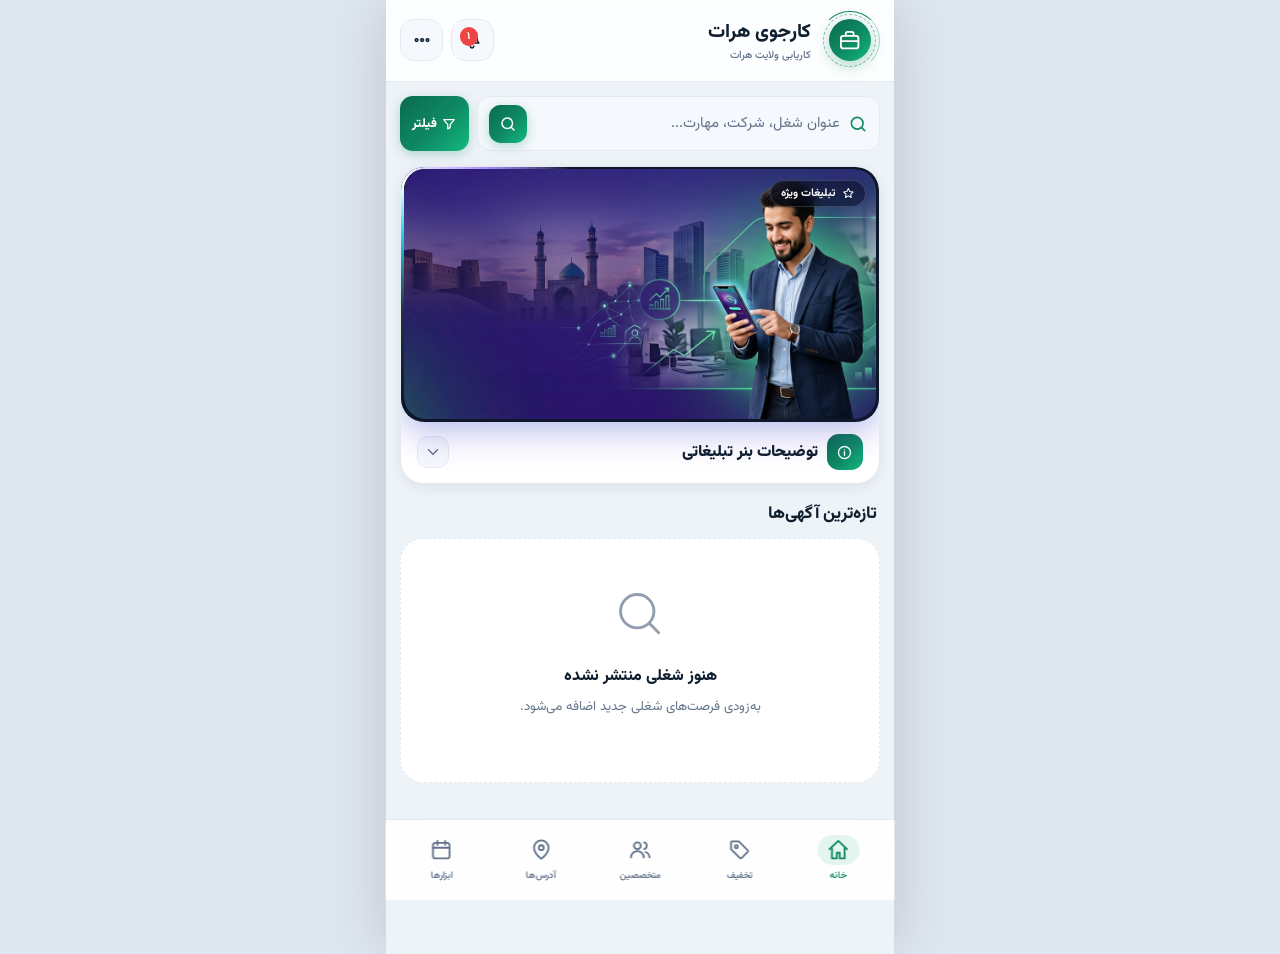
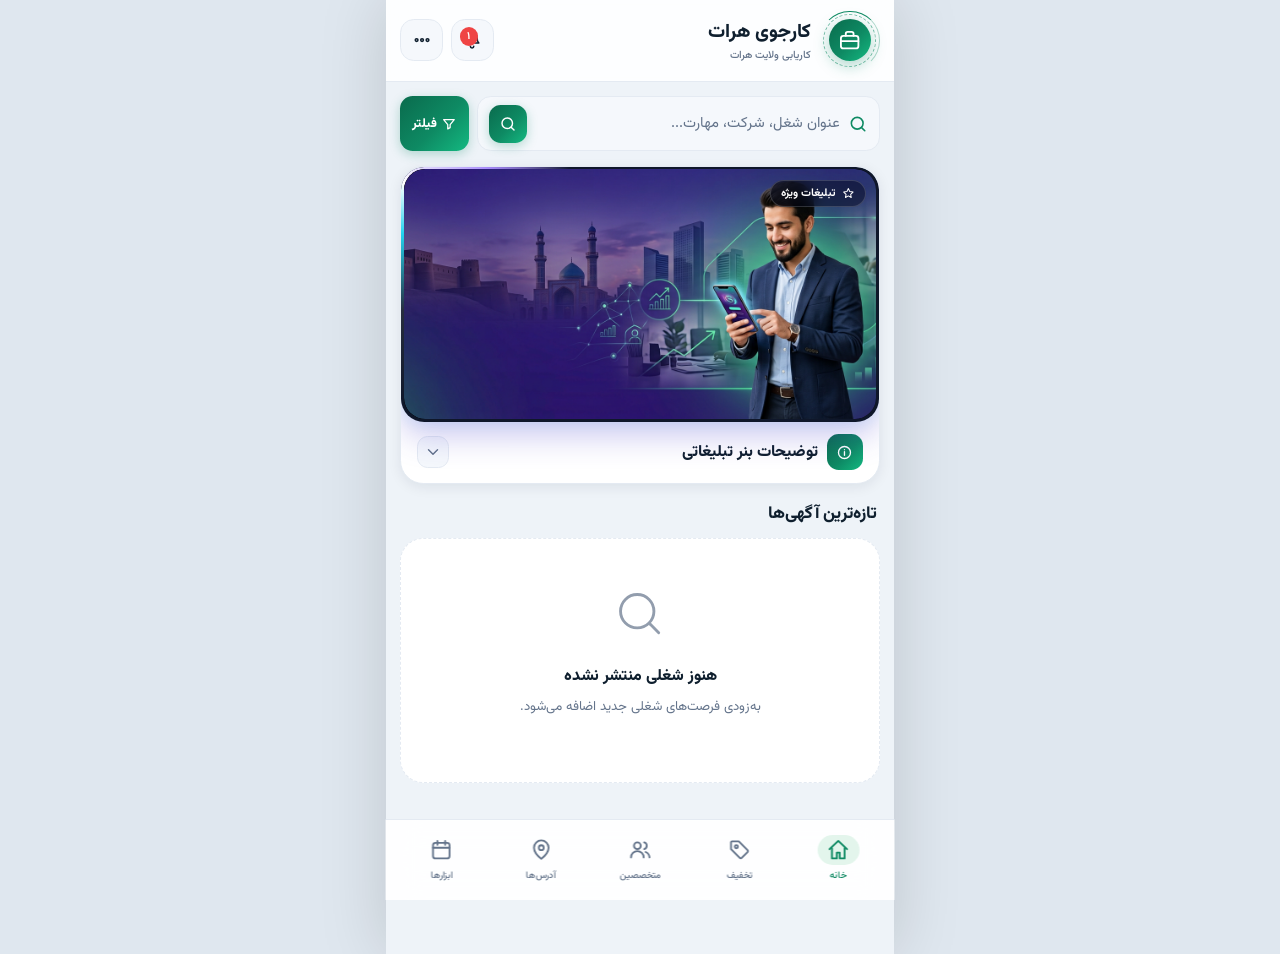
